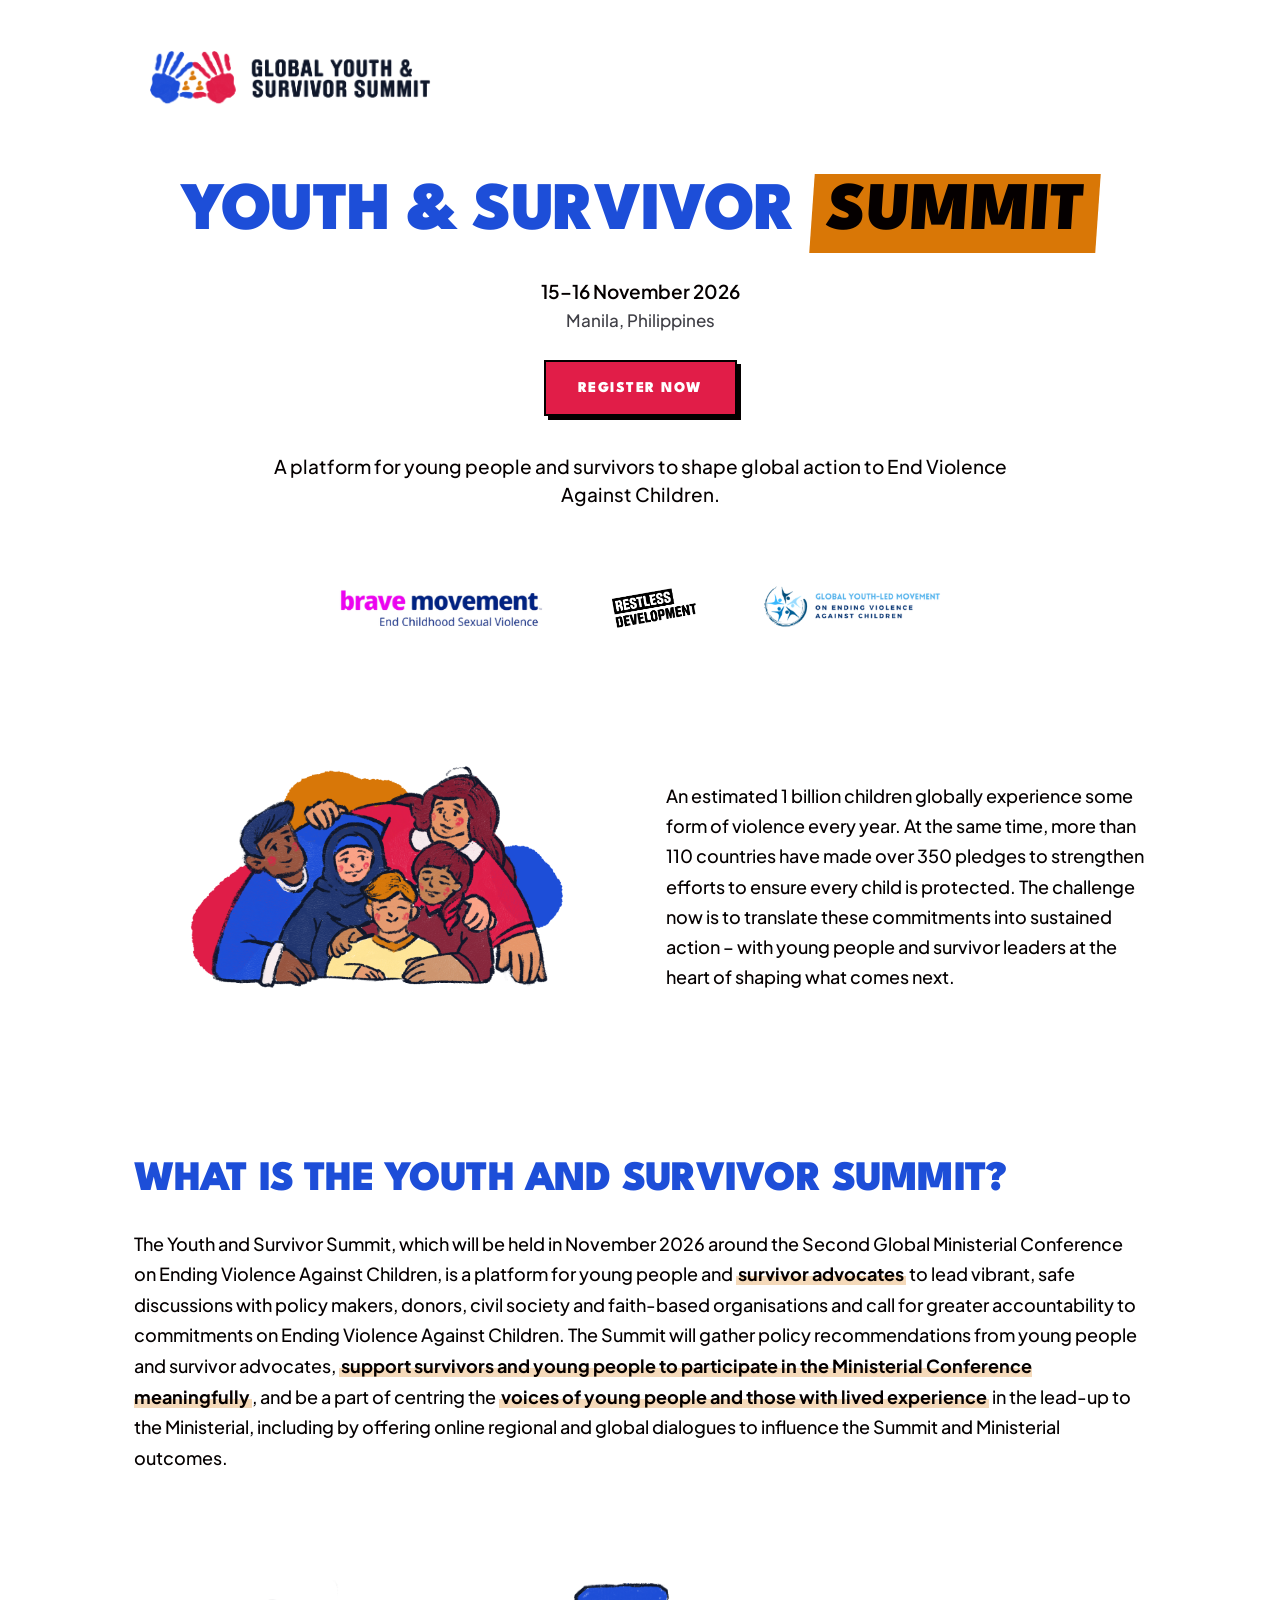
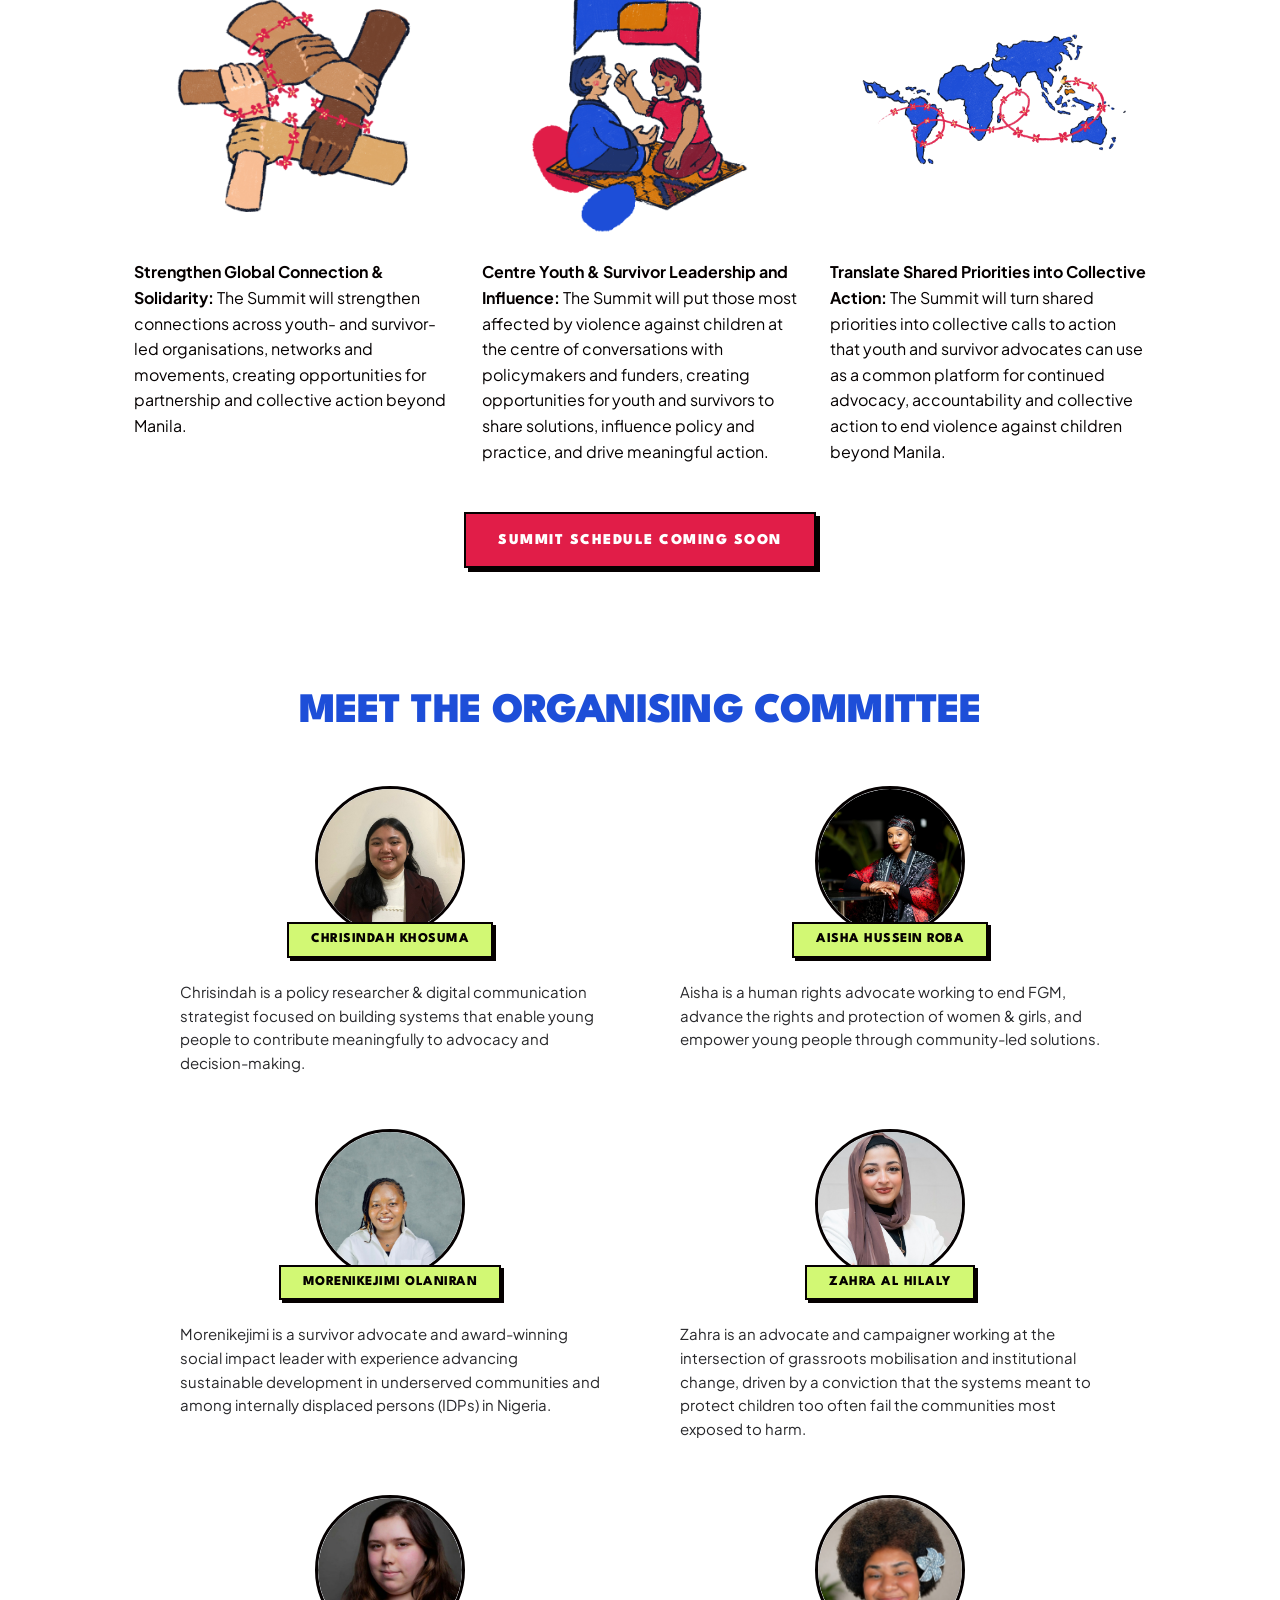
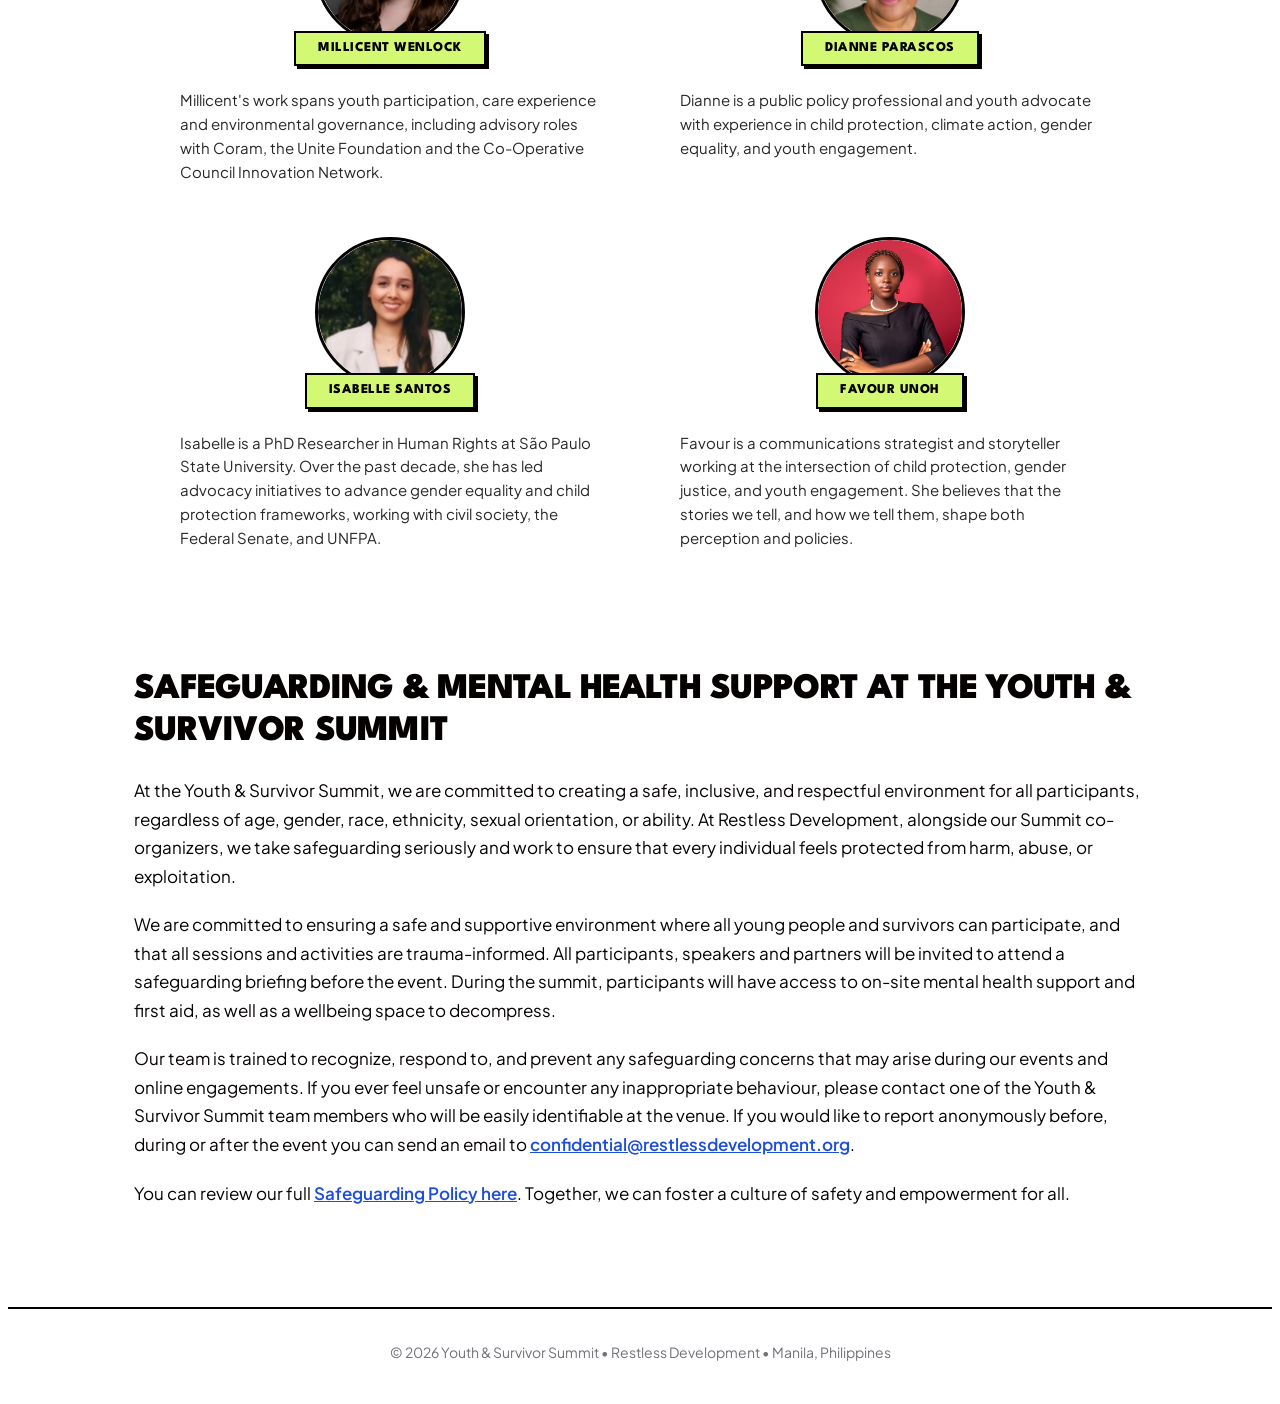
==== index.html @ 0d62767a "Restore original design colors, integrate new summit logo, illustrations, and committee assets" ====
<!DOCTYPE html>
<html lang="en">
<head>
  <meta charset="UTF-8">
  <meta name="viewport" content="width=device-width, initial-scale=1.0">
  <title>Youth & Survivor Summit 2026 | Design 1 — Classic & Clean</title>
  <meta name="description" content="A platform for young people and survivors to shape global action to End Violence Against Children. 15-16 November 2026, Manila, Philippines.">
  <link rel="preconnect" href="https://fonts.googleapis.com">
  <link rel="preconnect" href="https://fonts.gstatic.com" crossorigin>
  <link href="https://fonts.googleapis.com/css2?family=League+Spartan:wght@700;800;900&family=Plus+Jakarta+Sans:ital,wght@0,400;0,500;0,600;0,700;1,400&display=swap" rel="stylesheet">
  <link rel="stylesheet" href="css/design-1.css">
</head>
<body>

  <!-- MAIN PAGE -->
  <div class="yss-page" id="yss-youth-survivor-summit">

    <!-- TOP HEADER -->
    <header class="yss-header">
      <div class="yss-container">
        <a href="#" class="yss-logo" title="Global Youth &amp; Survivor Summit">
          <img src="assets/logos/summit-logo.png" alt="Global Youth &amp; Survivor Summit" class="yss-logo-img">
        </a>
      </div>
    </header>

    <!-- HERO SECTION -->
    <section class="yss-hero">
      <div class="yss-container">
        <h1 class="yss-hero-title">
          <span class="yss-text-blue">YOUTH &amp; SURVIVOR</span> <span class="rd-highlight">SUMMIT</span>
        </h1>

        <div class="yss-hero-meta">
          <p class="yss-hero-date">15–16 November 2026</p>
          <p class="yss-hero-location">Manila, Philippines</p>
        </div>

        <div class="yss-hero-cta">
          <a href="#register" class="yss-btn yss-btn-crimson">REGISTER NOW</a>
        </div>

        <p class="yss-hero-tagline">
          A platform for young people and survivors to shape global action to End Violence Against Children.
        </p>
      </div>
    </section>

    <!-- PARTNER LOGOS BAR -->
    <section class="yss-partners" aria-label="Organizers and Partners">
      <div class="yss-container">
        <div class="yss-partners-wrap">
          <div class="yss-partner-item" title="Brave Movement">
            <img src="assets/logos/brave-movement.png" alt="Brave Movement" class="yss-partner-logo-img">
          </div>
          <div class="yss-partner-item" title="Restless Development">
            <img src="assets/logos/restless-development.png" alt="Restless Development" class="yss-partner-logo-img">
          </div>
          <div class="yss-partner-item" title="Global Youth-Led Movement on Ending Violence Against Children">
            <img src="assets/logos/global-youth-movement.png" alt="Global Youth-Led Movement on Ending Violence Against Children" class="yss-partner-logo-img">
          </div>
        </div>
      </div>
    </section>

    <!-- IMPACT STATS SECTION -->
    <section class="yss-impact">
      <div class="yss-container">
        <div class="yss-impact-grid">
          <div class="yss-impact-illustration-wrap">
            <img src="assets/illustrations/community-safe-spaces.png" alt="Community and Safe Spaces" class="yss-impact-illustration">
          </div>
          <div class="yss-impact-text">
            <p>An estimated 1 billion children globally experience some form of violence every year. At the same time, more than 110 countries have made over 350 pledges to strengthen efforts to ensure every child is protected. The challenge now is to translate these commitments into sustained action – with young people and survivor leaders at the heart of shaping what comes next.</p>
          </div>
        </div>
      </div>
    </section>

    <!-- WHAT IS THE YOUTH AND SURVIVOR SUMMIT? -->
    <section class="yss-about">
      <div class="yss-container">
        <h2 class="yss-section-title yss-text-blue">WHAT IS THE YOUTH AND SURVIVOR SUMMIT?</h2>
        <p class="yss-about-text">
          The Youth and Survivor Summit, which will be held in November 2026 around the Second Global Ministerial Conference on Ending Violence Against Children, is a platform for young people and <span class="yss-highlight">survivor advocates</span> to lead vibrant, safe discussions with policy makers, donors, civil society and faith-based organisations and call for greater accountability to commitments on Ending Violence Against Children. The Summit will gather policy recommendations from young people and survivor advocates, <span class="yss-highlight">support survivors and young people to participate in the Ministerial Conference meaningfully</span>, and be a part of centring the <span class="yss-highlight">voices of young people and those with lived experience</span> in the lead-up to the Ministerial, including by offering online regional and global dialogues to influence the Summit and Ministerial outcomes.
        </p>
      </div>
    </section>

    <!-- THREE KEY PILLARS -->
    <section class="yss-pillars">
      <div class="yss-container">
        <div class="yss-pillars-grid">
          <div class="yss-pillar-card">
            <div class="yss-pillar-illustration-wrap">
              <img src="assets/illustrations/hands-link-solidarity.png" alt="Strengthen Global Connection &amp; Solidarity" class="yss-pillar-illustration-img">
            </div>
            <div class="yss-pillar-content">
              <strong class="yss-pillar-title">Strengthen Global Connection &amp; Solidarity:</strong>
              <span class="yss-pillar-body"> The Summit will strengthen connections across youth- and survivor-led organisations, networks and movements, creating opportunities for partnership and collective action beyond Manila.</span>
            </div>
          </div>
          <div class="yss-pillar-card">
            <div class="yss-pillar-illustration-wrap">
              <img src="assets/illustrations/intergenerational-dialogue.png" alt="Centre Youth &amp; Survivor Leadership and Influence" class="yss-pillar-illustration-img">
            </div>
            <div class="yss-pillar-content">
              <strong class="yss-pillar-title">Centre Youth &amp; Survivor Leadership and Influence:</strong>
              <span class="yss-pillar-body"> The Summit will put those most affected by violence against children at the centre of conversations with policymakers and funders, creating opportunities for youth and survivors to share solutions, influence policy and practice, and drive meaningful action.</span>
            </div>
          </div>
          <div class="yss-pillar-card">
            <div class="yss-pillar-illustration-wrap">
              <img src="assets/illustrations/map-global-thread.png" alt="Translate Shared Priorities into Collective Action" class="yss-pillar-illustration-img">
            </div>
            <div class="yss-pillar-content">
              <strong class="yss-pillar-title">Translate Shared Priorities into Collective Action:</strong>
              <span class="yss-pillar-body"> The Summit will turn shared priorities into collective calls to action that youth and survivor advocates can use as a common platform for continued advocacy, accountability and collective action to end violence against children beyond Manila.</span>
            </div>
          </div>
        </div>
        <div class="yss-schedule-cta">
          <a href="#schedule" class="yss-btn yss-btn-crimson">SUMMIT SCHEDULE COMING SOON</a>
        </div>
      </div>
    </section>

    <!-- MEET THE ORGANISING COMMITTEE -->
    <section class="yss-committee" id="committee">
      <div class="yss-container">
        <div class="yss-committee-header">
          <h2 class="yss-section-title yss-text-blue">MEET THE ORGANISING COMMITTEE</h2>
        </div>
        <div class="yss-committee-grid">

          <div class="yss-member-card">
            <div class="yss-member-photo-wrap">
              <div class="yss-avatar-frame">
                <img src="assets/committee/chrisndah.png" alt="Chrisindah Khosuma" class="yss-avatar-img">
              </div>
              <span class="yss-member-badge yss-badge-lime-style">CHRISINDAH KHOSUMA</span>
            </div>
            <p class="yss-member-bio">Chrisindah is a policy researcher &amp; digital communication strategist focused on building systems that enable young people to contribute meaningfully to advocacy and decision-making.</p>
          </div>

          <div class="yss-member-card">
            <div class="yss-member-photo-wrap">
              <div class="yss-avatar-frame">
                <img src="assets/committee/aisha.png" alt="Aisha Hussein Roba" class="yss-avatar-img">
              </div>
              <span class="yss-member-badge yss-badge-lime-style">AISHA HUSSEIN ROBA</span>
            </div>
            <p class="yss-member-bio">Aisha is a human rights advocate working to end FGM, advance the rights and protection of women &amp; girls, and empower young people through community-led solutions.</p>
          </div>

          <div class="yss-member-card">
            <div class="yss-member-photo-wrap">
              <div class="yss-avatar-frame">
                <img src="assets/committee/moren.png" alt="Morenikejimi Olaniran" class="yss-avatar-img">
              </div>
              <span class="yss-member-badge yss-badge-lime-style">MORENIKEJIMI OLANIRAN</span>
            </div>
            <p class="yss-member-bio">Morenikejimi is a survivor advocate and award-winning social impact leader with experience advancing sustainable development in underserved communities and among internally displaced persons (IDPs) in Nigeria.</p>
          </div>

          <div class="yss-member-card">
            <div class="yss-member-photo-wrap">
              <div class="yss-avatar-frame">
                <img src="assets/committee/zahra.png" alt="Zahra Al Hilaly" class="yss-avatar-img">
              </div>
              <span class="yss-member-badge yss-badge-lime-style">ZAHRA AL HILALY</span>
            </div>
            <p class="yss-member-bio">Zahra is an advocate and campaigner working at the intersection of grassroots mobilisation and institutional change, driven by a conviction that the systems meant to protect children too often fail the communities most exposed to harm.</p>
          </div>

          <div class="yss-member-card">
            <div class="yss-member-photo-wrap">
              <div class="yss-avatar-frame">
                <img src="assets/committee/millecent.png" alt="Millicent Wenlock" class="yss-avatar-img">
              </div>
              <span class="yss-member-badge yss-badge-lime-style">MILLICENT WENLOCK</span>
            </div>
            <p class="yss-member-bio">Millicent's work spans youth participation, care experience and environmental governance, including advisory roles with Coram, the Unite Foundation and the Co-Operative Council Innovation Network.</p>
          </div>

          <div class="yss-member-card">
            <div class="yss-member-photo-wrap">
              <div class="yss-avatar-frame">
                <img src="assets/committee/diane.png" alt="Dianne Parascos" class="yss-avatar-img">
              </div>
              <span class="yss-member-badge yss-badge-lime-style">DIANNE PARASCOS</span>
            </div>
            <p class="yss-member-bio">Dianne is a public policy professional and youth advocate with experience in child protection, climate action, gender equality, and youth engagement.</p>
          </div>

          <div class="yss-member-card">
            <div class="yss-member-photo-wrap">
              <div class="yss-avatar-frame">
                <img src="assets/committee/isabelle.png" alt="Isabelle Santos" class="yss-avatar-img">
              </div>
              <span class="yss-member-badge yss-badge-lime-style">ISABELLE SANTOS</span>
            </div>
            <p class="yss-member-bio">Isabelle is a PhD Researcher in Human Rights at São Paulo State University. Over the past decade, she has led advocacy initiatives to advance gender equality and child protection frameworks, working with civil society, the Federal Senate, and UNFPA.</p>
          </div>

          <div class="yss-member-card">
            <div class="yss-member-photo-wrap">
              <div class="yss-avatar-frame">
                <img src="assets/committee/favour.png" alt="Favour Unoh" class="yss-avatar-img">
              </div>
              <span class="yss-member-badge yss-badge-lime-style">FAVOUR UNOH</span>
            </div>
            <p class="yss-member-bio">Favour is a communications strategist and storyteller working at the intersection of child protection, gender justice, and youth engagement. She believes that the stories we tell, and how we tell them, shape both perception and policies.</p>
          </div>

        </div>
      </div>
    </section>

    <!-- SAFEGUARDING -->
    <section class="yss-safeguarding">
      <div class="yss-container">
        <h2 class="yss-safeguarding-title">SAFEGUARDING &amp; MENTAL HEALTH SUPPORT AT THE YOUTH &amp; SURVIVOR SUMMIT</h2>
        <div class="yss-safeguarding-content">
          <p>At the Youth &amp; Survivor Summit, we are committed to creating a safe, inclusive, and respectful environment for all participants, regardless of age, gender, race, ethnicity, sexual orientation, or ability. At Restless Development, alongside our Summit co-organizers, we take safeguarding seriously and work to ensure that every individual feels protected from harm, abuse, or exploitation.</p>
          <p>We are committed to ensuring a safe and supportive environment where all young people and survivors can participate, and that all sessions and activities are trauma-informed. All participants, speakers and partners will be invited to attend a safeguarding briefing before the event. During the summit, participants will have access to on-site mental health support and first aid, as well as a wellbeing space to decompress.</p>
          <p>Our team is trained to recognize, respond to, and prevent any safeguarding concerns that may arise during our events and online engagements. If you ever feel unsafe or encounter any inappropriate behaviour, please contact one of the Youth &amp; Survivor Summit team members who will be easily identifiable at the venue. If you would like to report anonymously before, during or after the event you can send an email to <a href="mailto:confidential@restlessdevelopment.org">confidential@restlessdevelopment.org</a>.</p>
          <p>You can review our full <a href="#safeguarding-policy">Safeguarding Policy here</a>. Together, we can foster a culture of safety and empowerment for all.</p>
        </div>
      </div>
    </section>

    <!-- FOOTER -->
    <footer class="yss-footer">
      <div class="yss-container">
        <p>&copy; 2026 Youth &amp; Survivor Summit &bull; Restless Development &bull; Manila, Philippines</p>
      </div>
    </footer>

  </div>
</body>
</html>
---- css/design-1.css ----
/* ==========================================================================
   DESIGN 1: CLASSIC & CLEAN — Original Design Palette & Assets
   Blue (#1D4ED8), Red (#E11D48), Amber (#D97706), Lime (#D2F874)
   ========================================================================== */

/* ===== MAIN PAGE STYLES ===== */
.yss-page {
  /* Color Palette */
  --yss-blue: #1D4ED8;              /* Royal Blue */
  --yss-blue-hover: #1E40AF;
  --yss-crimson: #E11D48;           /* Crimson / Red */
  --yss-crimson-hover: #BE123C;
  --yss-amber: #D97706;             /* Yellow/Amber highlight */
  --yss-black: #050000;
  --yss-border: #E2E8F0;
  --yss-badge-lime: #D2F874;        /* Lime */
  --yss-badge-lime-text: #050000;
  --yss-badge-black: #050000;
  --yss-badge-black-text: #FFFFFF;
  --yss-font-heading: 'League Spartan', -apple-system, BlinkMacSystemFont, sans-serif;
  --yss-font-body: 'Plus Jakarta Sans', -apple-system, BlinkMacSystemFont, sans-serif;
  --yss-container-width: 1060px;

  /* Brutalist border/shadow tokens */
  --rd-border: 2px solid #050000;
  --rd-shadow-sm: 3px 3px 0px #050000;
  --rd-shadow: 4px 4px 0px #050000;
  --rd-shadow-lg: 6px 6px 0px #050000;
  --rd-shadow-hover: 2px 2px 0px #050000;

  width: 100%;
  margin-top: 0;
  background-color: #FFFFFF;
  color: var(--yss-black);
  font-family: var(--yss-font-body);
  font-size: 16px;
  line-height: 1.6;
  box-sizing: border-box;
  overflow-x: hidden;
}

.yss-page *, .yss-page *::before, .yss-page *::after {
  box-sizing: border-box;
  margin: 0;
  padding: 0;
}

.yss-page .yss-container {
  width: 100%;
  max-width: var(--yss-container-width);
  margin: 0 auto;
  padding: 0 24px;
}

/* Colors */
.yss-page .yss-text-blue { color: var(--yss-blue); }
.yss-page .yss-text-crimson { color: var(--yss-crimson); }
.yss-page .yss-text-black { color: var(--yss-black); }

/* ==========================================================================
   BUTTONS — Brutalist style with hard drop-shadows & Red primary color
   ========================================================================== */
.yss-page .yss-btn {
  display: inline-flex;
  align-items: center;
  justify-content: center;
  gap: 8px;
  padding: 14px 32px;
  border-radius: 0;
  font-family: var(--yss-font-heading);
  font-size: 15px;
  font-weight: 900;
  letter-spacing: 1.5px;
  text-transform: uppercase;
  text-decoration: none;
  border: var(--rd-border);
  cursor: pointer;
  transition: all 0.15s ease-in-out;
}

.yss-page .yss-btn-crimson {
  background-color: var(--yss-crimson);
  color: #FFFFFF;
  box-shadow: var(--rd-shadow);
}

.yss-page .yss-btn-crimson:hover {
  background-color: var(--yss-crimson-hover);
  color: #FFFFFF;
  transform: translate(-2px, -2px);
  box-shadow: var(--rd-shadow-lg);
}

.yss-page .yss-btn-crimson:active {
  transform: translate(2px, 2px);
  box-shadow: var(--rd-shadow-hover);
}

/* Header & Summit Logo */
.yss-page .yss-header { padding: 28px 0 16px 0; }

.yss-page .yss-logo {
  display: inline-block;
  text-decoration: none;
  line-height: 1;
}

.yss-page .yss-logo-img {
  max-height: 85px;
  width: auto;
  max-width: 400px;
  object-fit: contain;
  display: block;
}

/* Hero */
.yss-page .yss-hero { padding: 30px 0 45px 0; text-align: center; }

.yss-page .yss-hero-title {
  font-family: var(--yss-font-heading);
  font-size: clamp(34px, 5.8vw, 68px);
  font-weight: 900;
  line-height: 1.08;
  letter-spacing: -0.02em;
  margin-bottom: 24px;
  text-transform: uppercase;
}

.yss-page .yss-hero-meta { margin-bottom: 26px; }
.yss-page .yss-hero-date { font-size: 19px; font-weight: 600; color: var(--yss-black); }
.yss-page .yss-hero-location { font-size: 17px; font-weight: 500; color: #3F3F46; }
.yss-page .yss-hero-cta { margin-bottom: 36px; }

.yss-page .yss-hero-tagline {
  font-size: 19px;
  font-weight: 500;
  color: var(--yss-black);
  max-width: 780px;
  margin: 0 auto;
  line-height: 1.5;
}

/* ==========================================================================
   HIGHLIGHTS — Amber/Yellow marker boxes & inline text highlights
   ========================================================================== */
.yss-page .rd-highlight {
  background-color: var(--yss-amber);
  color: var(--yss-black);
  padding: 2px 14px;
  display: inline-block;
  transform: skewX(-4deg);
  line-height: 1.1;
  letter-spacing: normal;
}

.yss-page .yss-highlight {
  color: var(--yss-black);
  font-weight: 700;
  background: linear-gradient(to top, rgba(217, 119, 6, 0.28) 0%, rgba(217, 119, 6, 0.28) 38%, transparent 38%);
  padding: 0 2px;
  text-decoration: none;
}

/* Partners */
.yss-page .yss-partners { padding: 20px 0 45px 0; }

.yss-page .yss-partners-wrap {
  display: flex;
  align-items: center;
  justify-content: center;
  gap: 60px;
  flex-wrap: wrap;
  padding: 10px 0;
}

.yss-page .yss-partner-item {
  display: flex;
  align-items: center;
  justify-content: center;
  transition: transform 0.2s ease;
}

.yss-page .yss-partner-item:hover { transform: scale(1.04); }

.yss-page .yss-partner-logo-img {
  max-height: 48px;
  width: auto;
  max-width: 220px;
  object-fit: contain;
  display: block;
}

/* Impact Section & Illustration */
.yss-page .yss-impact { padding: 30px 0 50px 0; }

.yss-page .yss-impact-grid {
  display: grid;
  grid-template-columns: 1fr 1fr;
  gap: 52px;
  align-items: center;
}

.yss-page .yss-impact-illustration-wrap {
  display: flex;
  align-items: center;
  justify-content: center;
}

.yss-page .yss-impact-illustration {
  width: 100%;
  max-width: 480px;
  height: auto;
  max-height: 350px;
  object-fit: contain;
  display: block;
  transition: transform 0.3s ease;
}

.yss-page .yss-impact-illustration-wrap:hover .yss-impact-illustration {
  transform: scale(1.03);
}

.yss-page .yss-impact-text {
  font-size: 18px;
  line-height: 1.68;
  color: var(--yss-black);
  font-weight: 500;
  text-align: left;
  hyphens: none;
}

/* About */
.yss-page .yss-about { padding: 50px 0; }

.yss-page .yss-section-title {
  font-family: var(--yss-font-heading);
  font-size: clamp(26px, 4.2vw, 42px);
  font-weight: 900;
  line-height: 1.15;
  letter-spacing: -0.02em;
  text-transform: uppercase;
  margin-bottom: 24px;
}

.yss-page .yss-about-text {
  font-size: 18px;
  line-height: 1.7;
  color: var(--yss-black);
  font-weight: 500;
  text-align: left;
  hyphens: none;
}

/* Pillars */
.yss-page .yss-pillars { padding: 40px 0 60px 0; }

.yss-page .yss-pillars-grid {
  display: grid;
  grid-template-columns: repeat(3, 1fr);
  gap: 32px;
  margin-bottom: 48px;
}

.yss-page .yss-pillar-card {
  display: flex;
  flex-direction: column;
  gap: 16px;
}

.yss-page .yss-pillar-illustration-wrap {
  width: 100%;
  height: 280px;
  display: flex;
  align-items: center;
  justify-content: center;
  padding: 4px;
}

.yss-page .yss-pillar-illustration-img {
  max-width: 100%;
  max-height: 100%;
  width: auto;
  height: auto;
  object-fit: contain;
  display: block;
  transition: transform 0.25s ease;
}

.yss-page .yss-pillar-card:hover .yss-pillar-illustration-img {
  transform: scale(1.06);
}

.yss-page .yss-pillar-content {
  font-size: 16px;
  line-height: 1.6;
  color: var(--yss-black);
  text-align: left;
  hyphens: none;
  word-break: normal;
  overflow-wrap: normal;
}

.yss-page .yss-pillar-title {
  font-weight: 700;
  color: var(--yss-black);
  display: inline;
}

.yss-page .yss-pillar-body {
  display: inline;
  color: var(--yss-black);
}

.yss-page .yss-pillar-body-crimson { color: var(--yss-black); }
.yss-page .yss-schedule-cta { text-align: center; margin-top: 10px; }

/* Committee */
.yss-page .yss-committee { padding: 60px 0 80px 0; }
.yss-page .yss-committee-header { text-align: center; margin-bottom: 50px; }

.yss-page .yss-committee-grid {
  display: grid;
  grid-template-columns: repeat(2, 1fr);
  column-gap: 60px;
  row-gap: 54px;
  max-width: 940px;
  margin: 0 auto;
}

.yss-page .yss-member-card {
  display: flex;
  flex-direction: column;
  align-items: center;
  text-align: center;
  max-width: 420px;
  margin: 0 auto;
}

.yss-page .yss-member-photo-wrap {
  position: relative;
  margin-bottom: 12px;
  display: flex;
  flex-direction: column;
  align-items: center;
}

/* Avatar Frame — Brutalist border style */
.yss-page .yss-avatar-frame {
  width: 150px;
  height: 150px;
  border-radius: 50%;
  display: flex;
  align-items: center;
  justify-content: center;
  transition: transform 0.3s cubic-bezier(0.34, 1.56, 0.64, 1);
  background: #F1F5F9;
  overflow: hidden;
  border: 3px solid var(--yss-black);
}

.yss-page .yss-avatar-img {
  width: 100%;
  height: 100%;
  object-fit: cover;
  object-position: center 20%;
  display: block;
  border-radius: 50%;
}

.yss-page .yss-avatar-placeholder {
  width: 100%;
  height: 100%;
  border-radius: 50%;
  background: linear-gradient(135deg, #E2E8F0 0%, #CBD5E1 100%);
  position: relative;
}

.yss-page .yss-avatar-placeholder::before {
  content: '';
  position: absolute;
  width: 40px;
  height: 40px;
  background: #94A3B8;
  border-radius: 50%;
  top: 28%;
  left: 50%;
  transform: translateX(-50%);
}

.yss-page .yss-avatar-placeholder::after {
  content: '';
  position: absolute;
  width: 80px;
  height: 50px;
  background: #94A3B8;
  border-radius: 50px 50px 0 0;
  bottom: 0;
  left: 50%;
  transform: translateX(-50%);
}

.yss-page .yss-member-card:hover .yss-avatar-frame {
  transform: scale(1.05);
  border-color: var(--yss-blue);
}

/* Name Badge — Brutalist style with Lime and Black options */
.yss-page .yss-member-badge {
  display: inline-block;
  padding: 5px 22px;
  border-radius: 0;
  font-family: var(--yss-font-heading);
  font-size: 13.5px;
  font-weight: 800;
  letter-spacing: 0.5px;
  text-transform: uppercase;
  white-space: nowrap;
  margin-top: -14px;
  z-index: 2;
  position: relative;
  border: 2px solid var(--yss-black);
  box-shadow: var(--rd-shadow-sm);
}

.yss-page .yss-badge-lime-style,
.yss-page .yss-badge-black-style {
  background-color: var(--yss-badge-lime);
  color: var(--yss-badge-lime-text);
}

.yss-page .yss-member-bio {
  font-size: 15px;
  line-height: 1.58;
  color: #27272A;
  margin-top: 10px;
  text-align: left;
  hyphens: none;
}

/* Safeguarding */
.yss-page .yss-safeguarding { padding: 40px 0 80px 0; }

.yss-page .yss-safeguarding-title {
  font-family: var(--yss-font-heading);
  font-size: clamp(24px, 3.8vw, 36px);
  font-weight: 900;
  line-height: 1.15;
  letter-spacing: -0.02em;
  color: var(--yss-black);
  text-transform: uppercase;
  margin-bottom: 24px;
}

.yss-page .yss-safeguarding-content p {
  font-size: 17px;
  line-height: 1.68;
  color: var(--yss-black);
  margin-bottom: 20px;
  text-align: left;
  hyphens: none;
}

.yss-page .yss-safeguarding-content a {
  color: var(--yss-blue);
  text-decoration: underline;
  font-weight: 600;
  transition: color 0.2s ease;
}

.yss-page .yss-safeguarding-content a:hover { color: var(--yss-crimson); }

/* Footer — brand style */
.yss-page .yss-footer {
  border-top: var(--rd-border);
  padding: 32px 0;
  text-align: center;
  font-size: 14px;
  color: #71717A;
}

/* ==========================================================================
   Responsive & Mobile Optimization
   ========================================================================== */
@media (max-width: 900px) {
  .yss-page .yss-impact-grid { grid-template-columns: 1fr; gap: 32px; }
  .yss-page .yss-pillars-grid { grid-template-columns: 1fr; gap: 36px; }
  .yss-page .yss-partners-wrap { gap: 32px; }
}

@media (max-width: 640px) {
  /* Floating Switcher on Mobile: Fixed bottom pill to not collide with header */
  .version-switcher {
    top: auto;
    bottom: 16px;
    right: 16px;
  }
  .version-btn {
    padding: 8px 16px;
    gap: 8px;
  }
  .version-desc {
    display: none;
  }
  .version-name {
    font-size: 11.5px;
  }

  .yss-page .yss-container {
    padding: 0 18px;
  }
  .yss-page .yss-logo-img {
    max-height: 60px;
    max-width: 280px;
  }
  .yss-page .yss-hero {
    padding: 24px 0 36px 0;
  }
  .yss-page .yss-hero-title {
    font-size: clamp(28px, 8.5vw, 44px);
    line-height: 1.1;
    margin-bottom: 18px;
  }
  .yss-page .yss-hero-meta {
    margin-bottom: 20px;
  }
  .yss-page .yss-hero-date {
    font-size: 17px;
  }
  .yss-page .yss-hero-location {
    font-size: 15px;
  }
  .yss-page .yss-hero-tagline {
    font-size: 16px;
    line-height: 1.5;
  }
  .yss-page .yss-btn {
    width: 100%;
    max-width: 320px;
    padding: 14px 24px;
    font-size: 13px;
  }

  /* Partners strip mobile */
  .yss-page .yss-partners {
    padding: 16px 0 32px 0;
  }
  .yss-page .yss-partners-wrap {
    gap: 24px;
    flex-direction: column;
  }
  .yss-page .yss-partner-logo-img {
    max-height: 42px;
    max-width: 180px;
  }

  /* About and Section Titles */
  .yss-page .yss-section-title {
    font-size: 26px;
  }
  .yss-page .yss-about-text {
    font-size: 15.5px;
    line-height: 1.65;
  }

  /* Pillars and Illustrations */
  .yss-page .yss-pillar-illustration-wrap {
    height: 220px;
    min-height: 220px;
  }
  .yss-page .yss-pillar-content {
    font-size: 15px;
  }

  /* Committee Grid */
  .yss-page .yss-committee {
    padding: 40px 0 60px 0;
  }
  .yss-page .yss-committee-header {
    margin-bottom: 36px;
  }
  .yss-page .yss-committee-grid {
    grid-template-columns: 1fr;
    row-gap: 40px;
  }
  .yss-page .yss-avatar-frame {
    width: 130px;
    height: 130px;
  }
  .yss-page .yss-member-badge {
    font-size: 12px;
    padding: 5px 16px;
    max-width: 90%;
    white-space: normal;
    text-align: center;
  }
  .yss-page .yss-member-bio {
    font-size: 14px;
    line-height: 1.55;
  }

  /* Safeguarding */
  .yss-page .yss-safeguarding {
    padding: 30px 0 60px 0;
  }
  .yss-page .yss-safeguarding-title {
    font-size: 22px;
    line-height: 1.25;
  }
  .yss-page .yss-safeguarding-content p {
    font-size: 15px;
    line-height: 1.6;
    margin-bottom: 16px;
  }
}
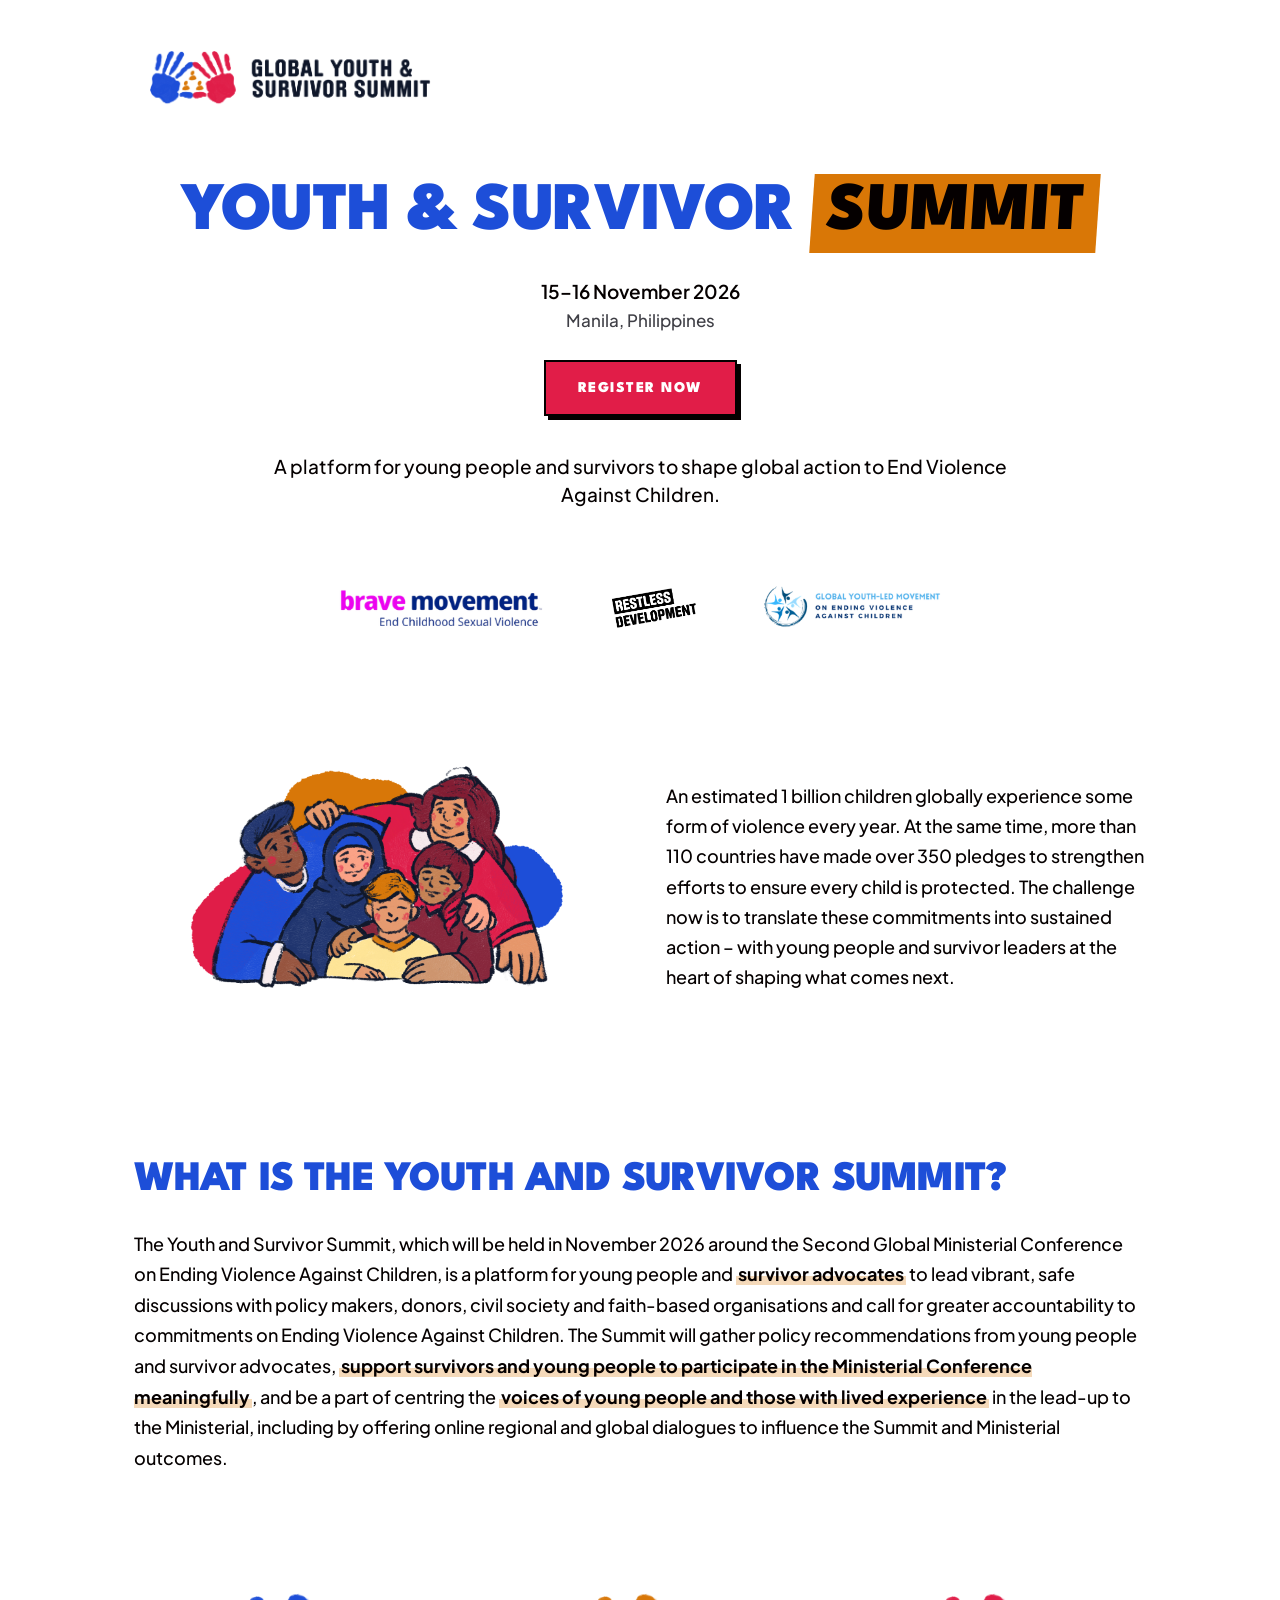
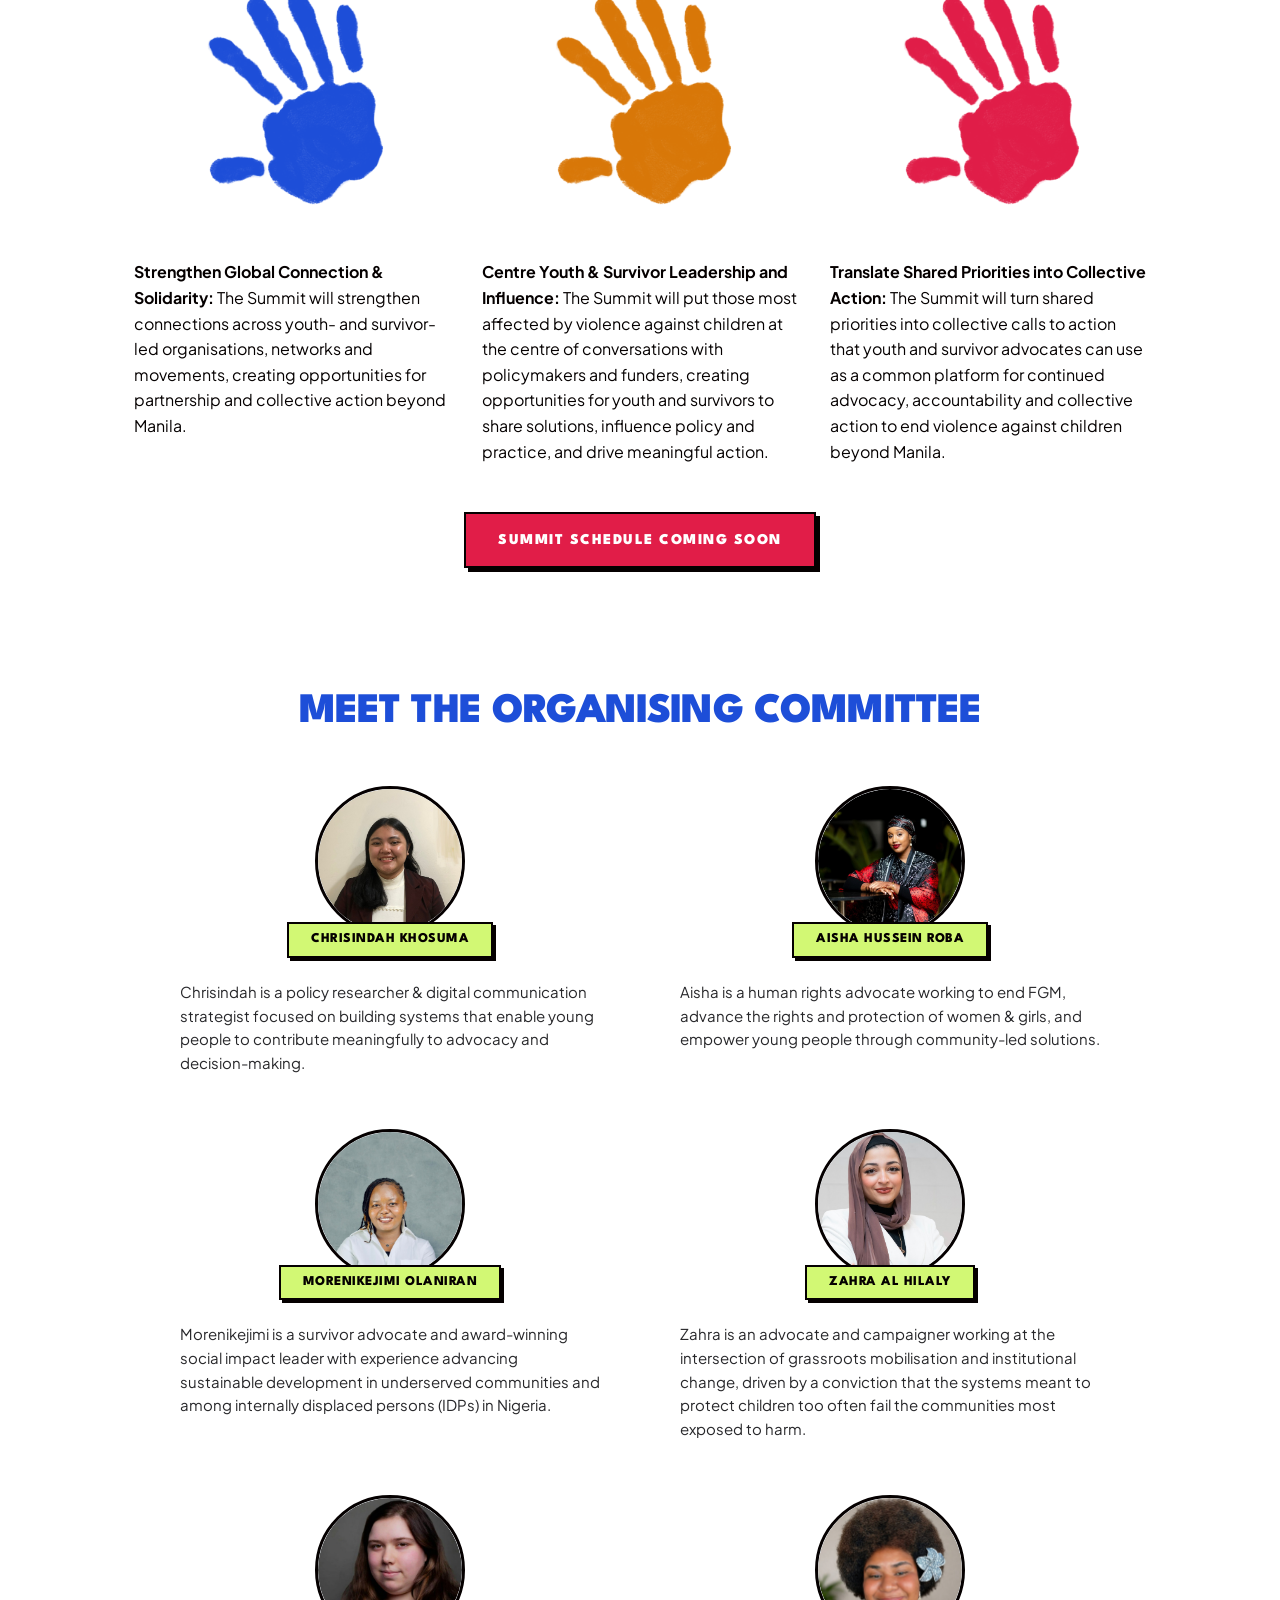
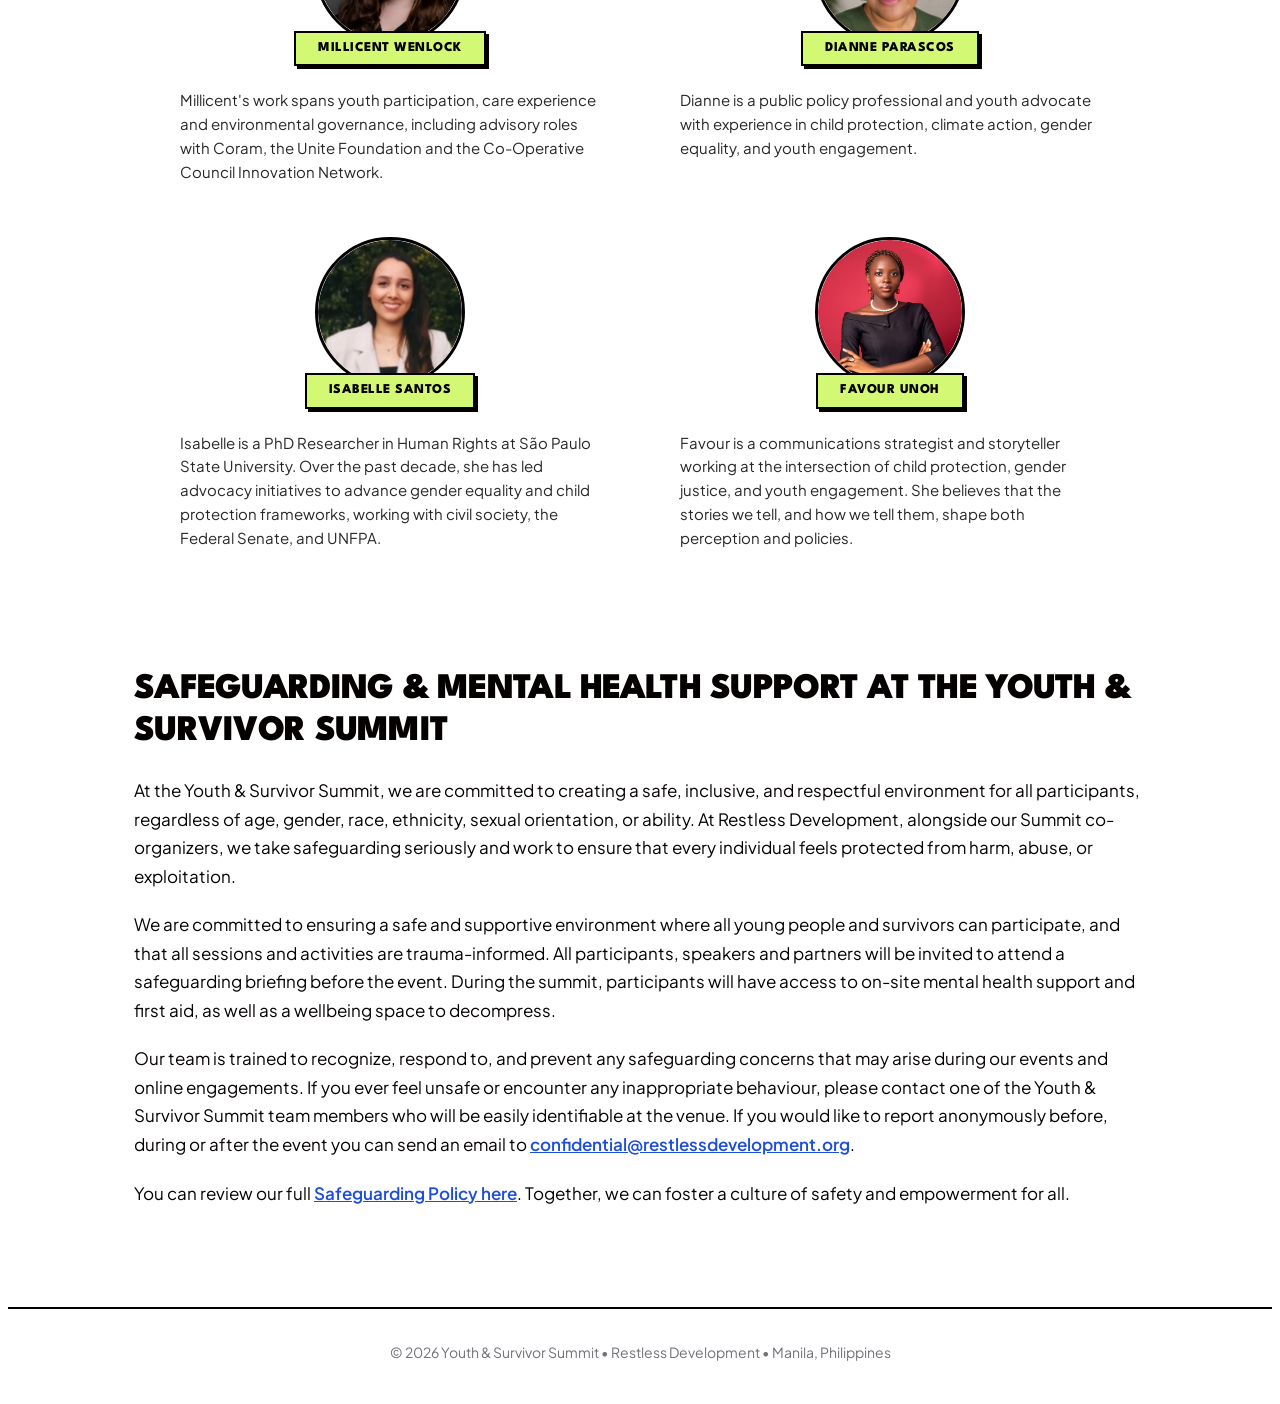
==== commit 2f8b756f: "Update pillar illustrations to hands, add registration Google form link, and link safeguarding polic" ====
--- a/index.html
+++ b/index.html
@@ -37,7 +37,7 @@
         </div>
 
         <div class="yss-hero-cta">
-          <a href="#register" class="yss-btn yss-btn-crimson">REGISTER NOW</a>
+          <a href="https://docs.google.com/forms/d/e/1FAIpQLScIMxo0VZmC8xD-0meSTIrOODTCwLfoxGs61Kiw6OBtgTuxhA/viewform" target="_blank" rel="noopener noreferrer" class="yss-btn yss-btn-crimson">REGISTER NOW</a>
         </div>
 
         <p class="yss-hero-tagline">
@@ -93,7 +93,7 @@
         <div class="yss-pillars-grid">
           <div class="yss-pillar-card">
             <div class="yss-pillar-illustration-wrap">
-              <img src="assets/illustrations/hands-link-solidarity.png" alt="Strengthen Global Connection &amp; Solidarity" class="yss-pillar-illustration-img">
+              <img src="assets/hands/Hand - 1.png" alt="Strengthen Global Connection &amp; Solidarity" class="yss-pillar-illustration-img">
             </div>
             <div class="yss-pillar-content">
               <strong class="yss-pillar-title">Strengthen Global Connection &amp; Solidarity:</strong>
@@ -102,7 +102,7 @@
           </div>
           <div class="yss-pillar-card">
             <div class="yss-pillar-illustration-wrap">
-              <img src="assets/illustrations/intergenerational-dialogue.png" alt="Centre Youth &amp; Survivor Leadership and Influence" class="yss-pillar-illustration-img">
+              <img src="assets/hands/Hand - 2.png" alt="Centre Youth &amp; Survivor Leadership and Influence" class="yss-pillar-illustration-img">
             </div>
             <div class="yss-pillar-content">
               <strong class="yss-pillar-title">Centre Youth &amp; Survivor Leadership and Influence:</strong>
@@ -111,7 +111,7 @@
           </div>
           <div class="yss-pillar-card">
             <div class="yss-pillar-illustration-wrap">
-              <img src="assets/illustrations/map-global-thread.png" alt="Translate Shared Priorities into Collective Action" class="yss-pillar-illustration-img">
+              <img src="assets/hands/Hand - 3.png" alt="Translate Shared Priorities into Collective Action" class="yss-pillar-illustration-img">
             </div>
             <div class="yss-pillar-content">
               <strong class="yss-pillar-title">Translate Shared Priorities into Collective Action:</strong>
@@ -225,7 +225,7 @@
           <p>At the Youth &amp; Survivor Summit, we are committed to creating a safe, inclusive, and respectful environment for all participants, regardless of age, gender, race, ethnicity, sexual orientation, or ability. At Restless Development, alongside our Summit co-organizers, we take safeguarding seriously and work to ensure that every individual feels protected from harm, abuse, or exploitation.</p>
           <p>We are committed to ensuring a safe and supportive environment where all young people and survivors can participate, and that all sessions and activities are trauma-informed. All participants, speakers and partners will be invited to attend a safeguarding briefing before the event. During the summit, participants will have access to on-site mental health support and first aid, as well as a wellbeing space to decompress.</p>
           <p>Our team is trained to recognize, respond to, and prevent any safeguarding concerns that may arise during our events and online engagements. If you ever feel unsafe or encounter any inappropriate behaviour, please contact one of the Youth &amp; Survivor Summit team members who will be easily identifiable at the venue. If you would like to report anonymously before, during or after the event you can send an email to <a href="mailto:confidential@restlessdevelopment.org">confidential@restlessdevelopment.org</a>.</p>
-          <p>You can review our full <a href="#safeguarding-policy">Safeguarding Policy here</a>. Together, we can foster a culture of safety and empowerment for all.</p>
+          <p>You can review our full <a href="http://restlessdevelopment.org/safeguarding/" target="_blank" rel="noopener noreferrer">Safeguarding Policy here</a>. Together, we can foster a culture of safety and empowerment for all.</p>
         </div>
       </div>
     </section>
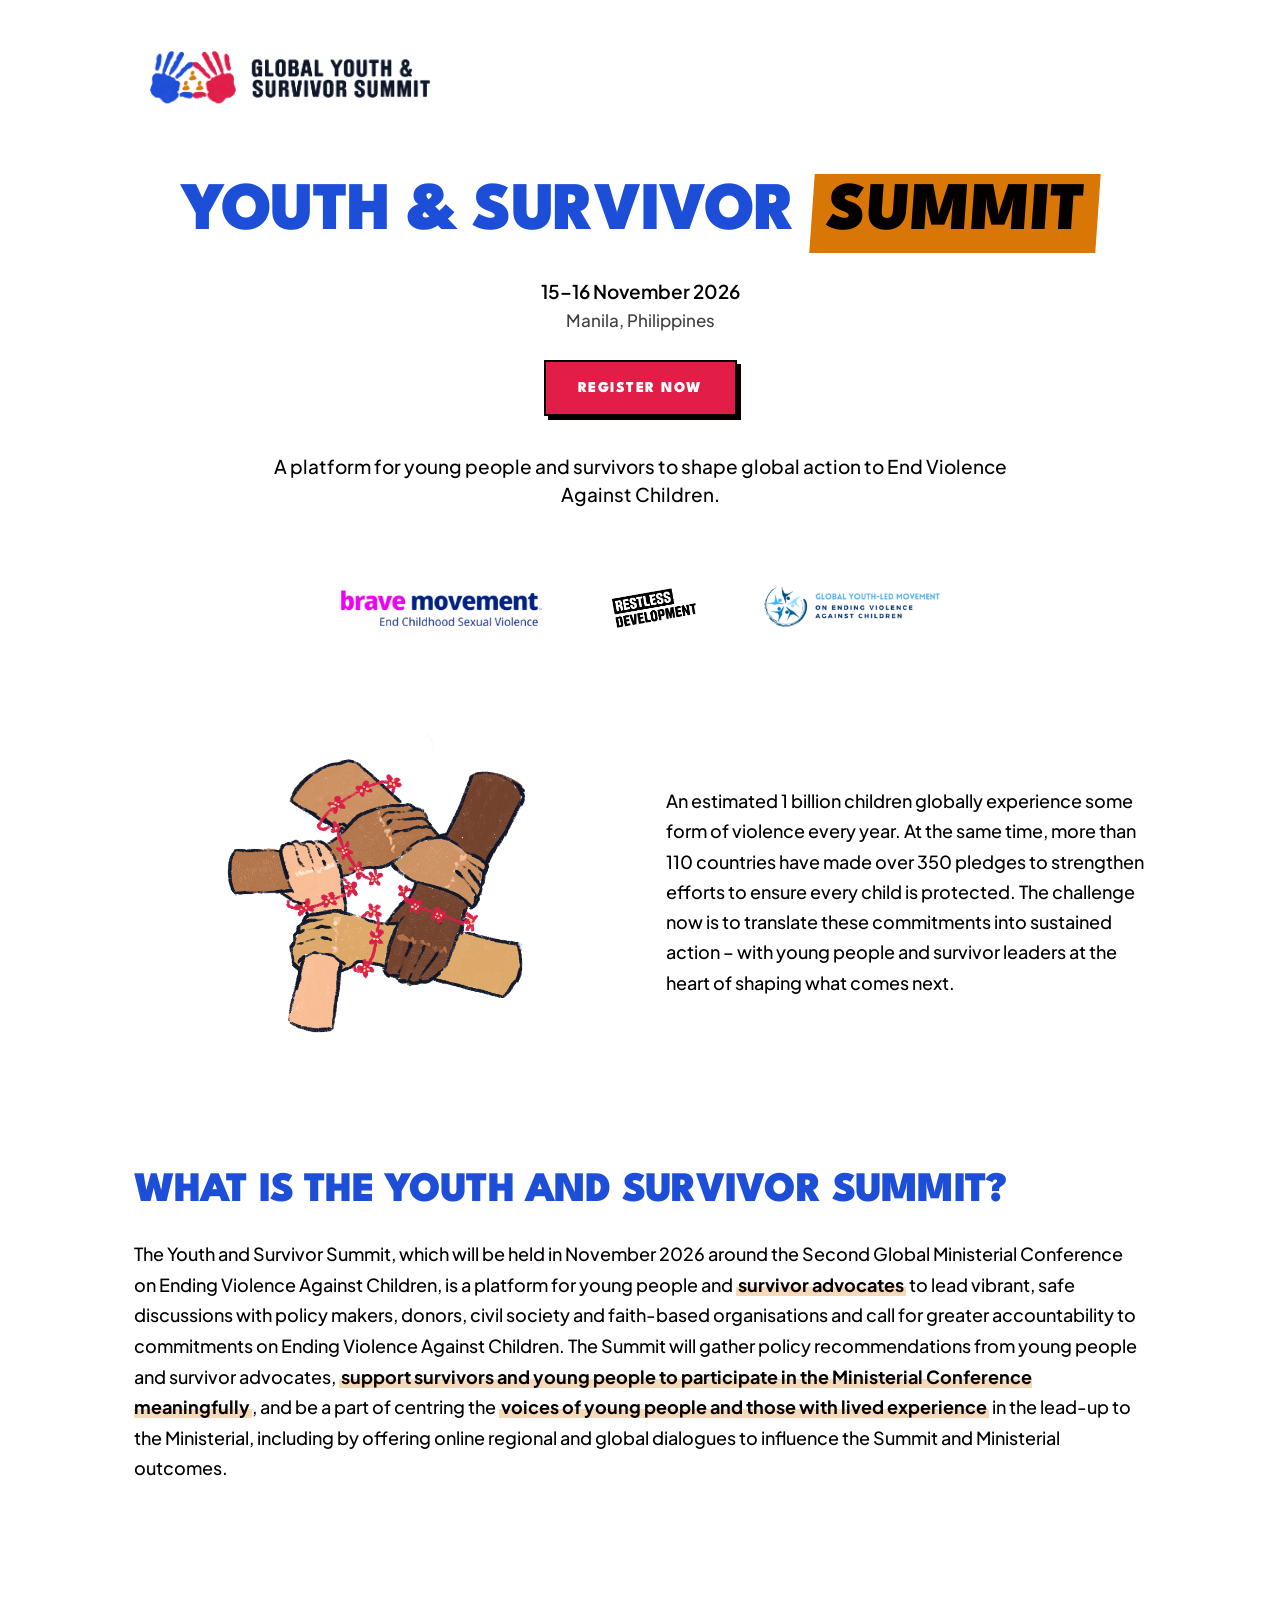
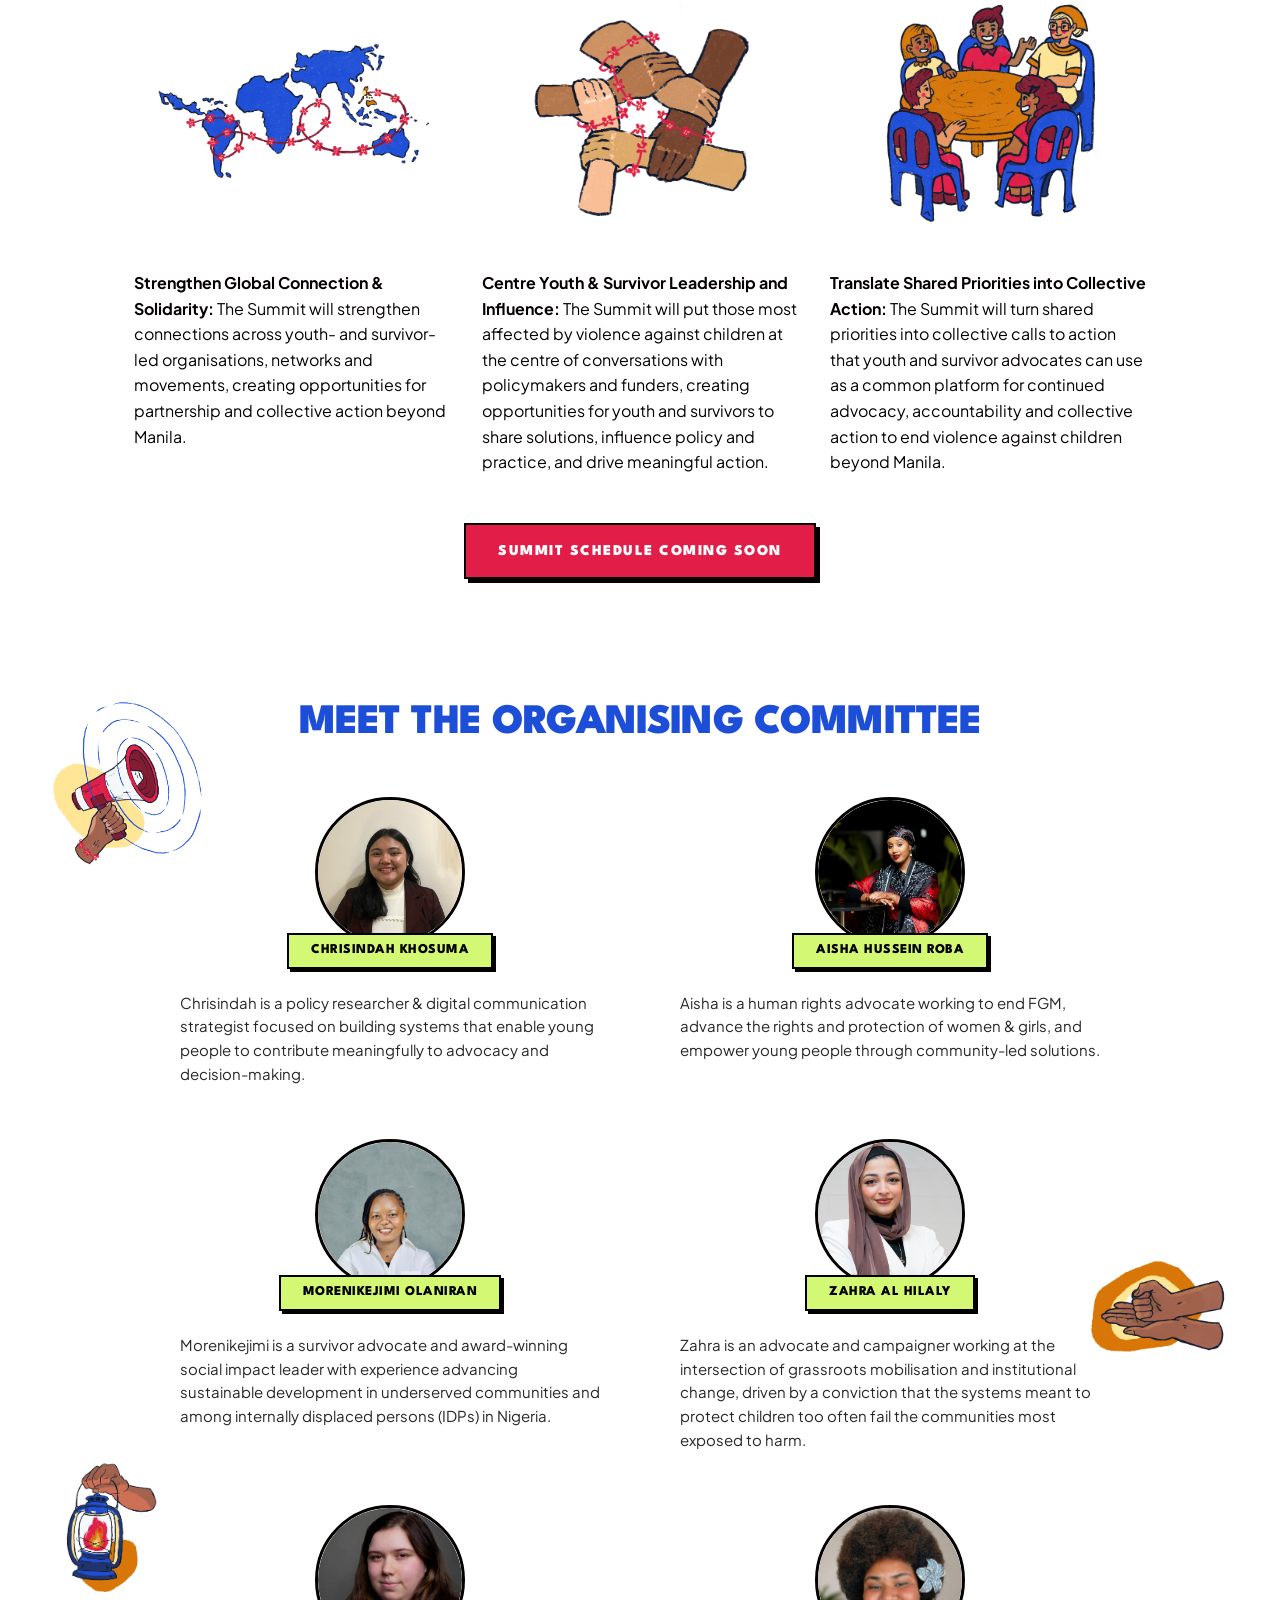
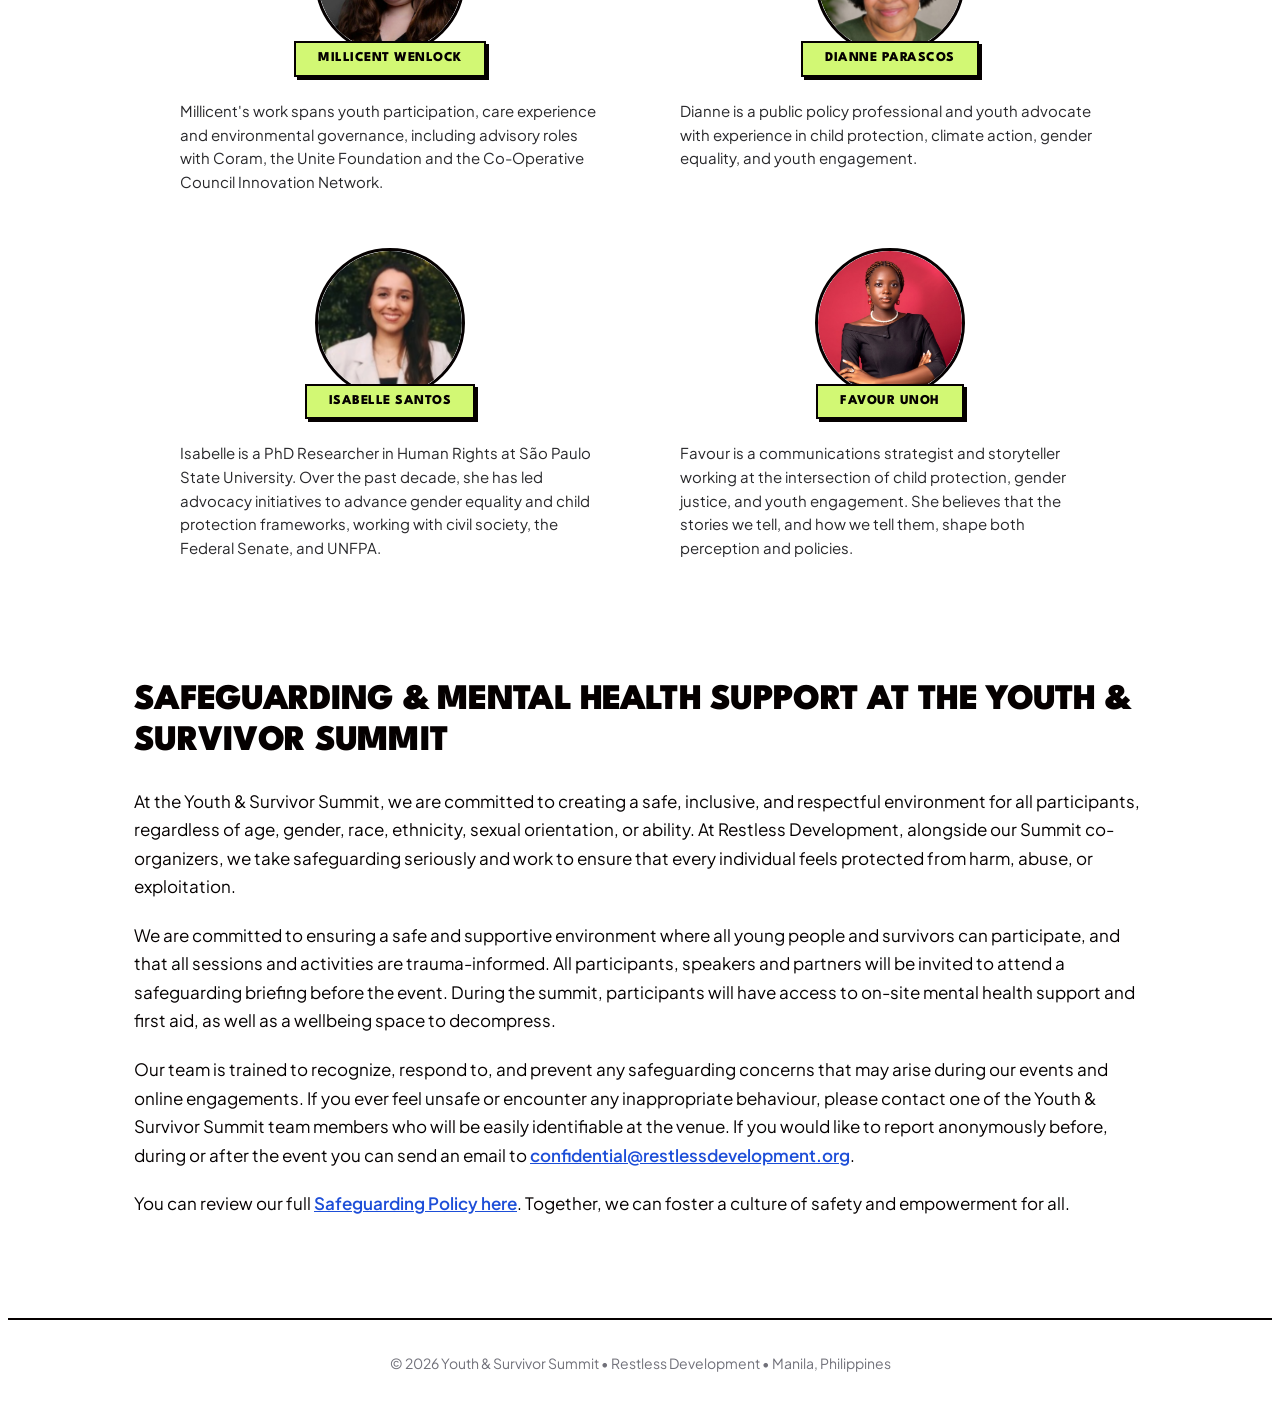
==== commit 76b10e77: "Replace summit illustrations and add committee side decor Swap pillar and impact artwork to match th" ====
--- a/index.html
+++ b/index.html
@@ -93,7 +93,7 @@
         <div class="yss-pillars-grid">
           <div class="yss-pillar-card">
             <div class="yss-pillar-illustration-wrap">
-              <img src="assets/hands/Hand - 1.png" alt="Strengthen Global Connection &amp; Solidarity" class="yss-pillar-illustration-img">
+              <img src="assets/illustrations/map-global-thread.png" alt="Strengthen Global Connection &amp; Solidarity" class="yss-pillar-illustration-img">
             </div>
             <div class="yss-pillar-content">
               <strong class="yss-pillar-title">Strengthen Global Connection &amp; Solidarity:</strong>
@@ -102,7 +102,7 @@
           </div>
           <div class="yss-pillar-card">
             <div class="yss-pillar-illustration-wrap">
-              <img src="assets/hands/Hand - 2.png" alt="Centre Youth &amp; Survivor Leadership and Influence" class="yss-pillar-illustration-img">
+              <img src="assets/illustrations/hands-link-solidarity.png" alt="Centre Youth &amp; Survivor Leadership and Influence" class="yss-pillar-illustration-img">
             </div>
             <div class="yss-pillar-content">
               <strong class="yss-pillar-title">Centre Youth &amp; Survivor Leadership and Influence:</strong>
@@ -111,7 +111,7 @@
           </div>
           <div class="yss-pillar-card">
             <div class="yss-pillar-illustration-wrap">
-              <img src="assets/hands/Hand - 3.png" alt="Translate Shared Priorities into Collective Action" class="yss-pillar-illustration-img">
+              <img src="assets/illustrations/intergenerational-dialogue.png" alt="Translate Shared Priorities into Collective Action" class="yss-pillar-illustration-img">
             </div>
             <div class="yss-pillar-content">
               <strong class="yss-pillar-title">Translate Shared Priorities into Collective Action:</strong>
@@ -127,7 +127,12 @@
 
     <!-- MEET THE ORGANISING COMMITTEE -->
     <section class="yss-committee" id="committee">
-      <div class="yss-container">
+      <div class="yss-container yss-committee-inner">
+        <div class="yss-committee-decor" aria-hidden="true">
+          <img src="assets/illustrations/megaphone-advocacy.png" alt="" class="yss-decor-illustration yss-decor-megaphone">
+          <img src="assets/illustrations/lantern-guidance.png" alt="" class="yss-decor-illustration yss-decor-lantern">
+          <img src="assets/illustrations/hands-support.png" alt="" class="yss-decor-illustration yss-decor-hands-support">
+        </div>
         <div class="yss-committee-header">
           <h2 class="yss-section-title yss-text-blue">MEET THE ORGANISING COMMITTEE</h2>
         </div>
--- a/css/design-1.css
+++ b/css/design-1.css
@@ -315,7 +315,56 @@
 .yss-page .yss-schedule-cta { text-align: center; margin-top: 10px; }
 
 /* Committee */
-.yss-page .yss-committee { padding: 60px 0 80px 0; }
+.yss-page .yss-committee {
+  padding: 60px 0 80px 0;
+  overflow: visible;
+}
+
+.yss-page .yss-committee-inner {
+  position: relative;
+}
+
+.yss-page .yss-committee-decor {
+  position: absolute;
+  inset: 0;
+  pointer-events: none;
+  z-index: 0;
+}
+
+.yss-page .yss-decor-illustration {
+  position: absolute;
+  height: auto;
+  object-fit: contain;
+  display: block;
+}
+
+/* Side illustrations — match mockup placement around the member grid */
+.yss-page .yss-decor-megaphone {
+  width: min(175px, 18vw);
+  left: max(-72px, -8vw);
+  top: 0;
+}
+
+.yss-page .yss-decor-lantern {
+  width: min(165px, 17vw);
+  left: max(-68px, -7vw);
+  top: 58%;
+  transform: translateY(-50%);
+}
+
+.yss-page .yss-decor-hands-support {
+  width: min(185px, 19vw);
+  right: max(-76px, -8vw);
+  top: 42%;
+  transform: translateY(-50%);
+}
+
+.yss-page .yss-committee-header,
+.yss-page .yss-committee-grid {
+  position: relative;
+  z-index: 1;
+}
+
 .yss-page .yss-committee-header { text-align: center; margin-bottom: 50px; }
 
 .yss-page .yss-committee-grid {
@@ -485,6 +534,7 @@
   .yss-page .yss-impact-grid { grid-template-columns: 1fr; gap: 32px; }
   .yss-page .yss-pillars-grid { grid-template-columns: 1fr; gap: 36px; }
   .yss-page .yss-partners-wrap { gap: 32px; }
+  .yss-page .yss-committee-decor { display: none; }
 }
 
 @media (max-width: 640px) {
@@ -575,6 +625,9 @@
   .yss-page .yss-committee {
     padding: 40px 0 60px 0;
   }
+  .yss-page .yss-committee-decor {
+    display: none;
+  }
   .yss-page .yss-committee-header {
     margin-bottom: 36px;
   }
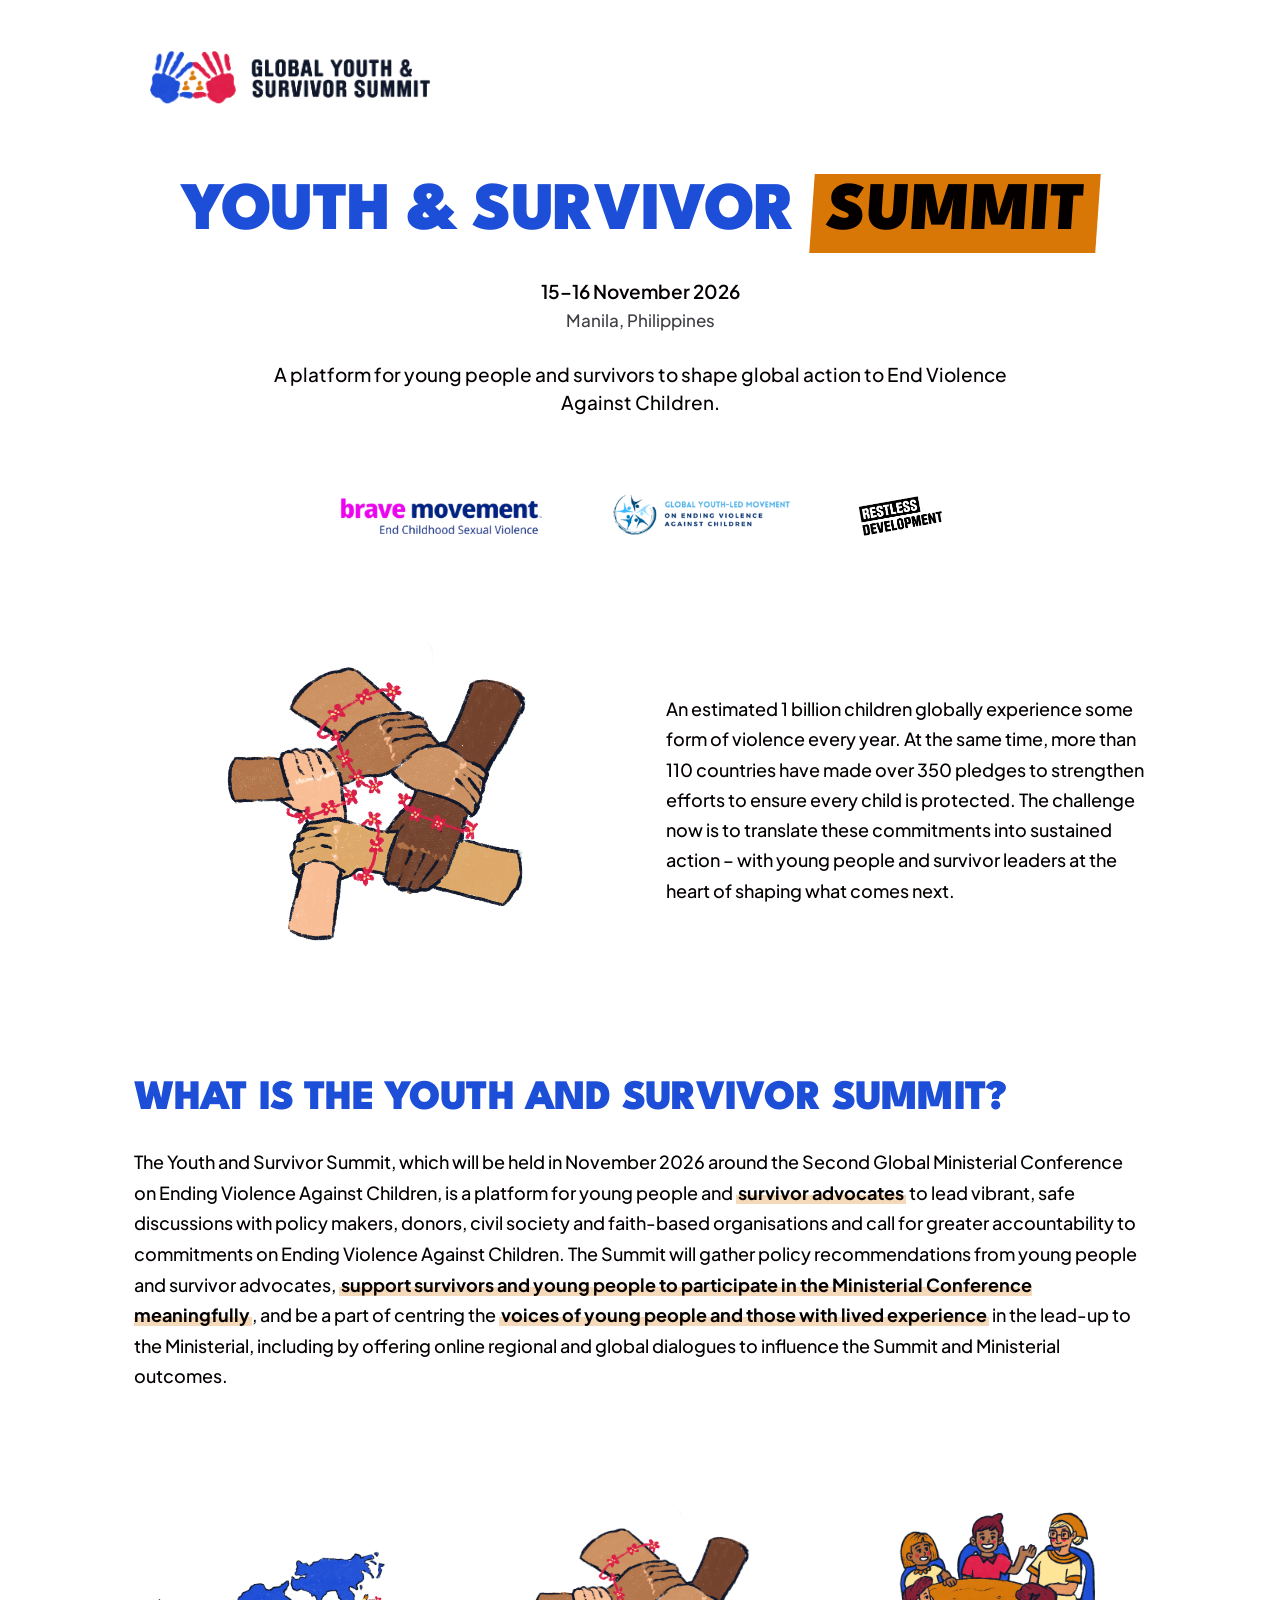
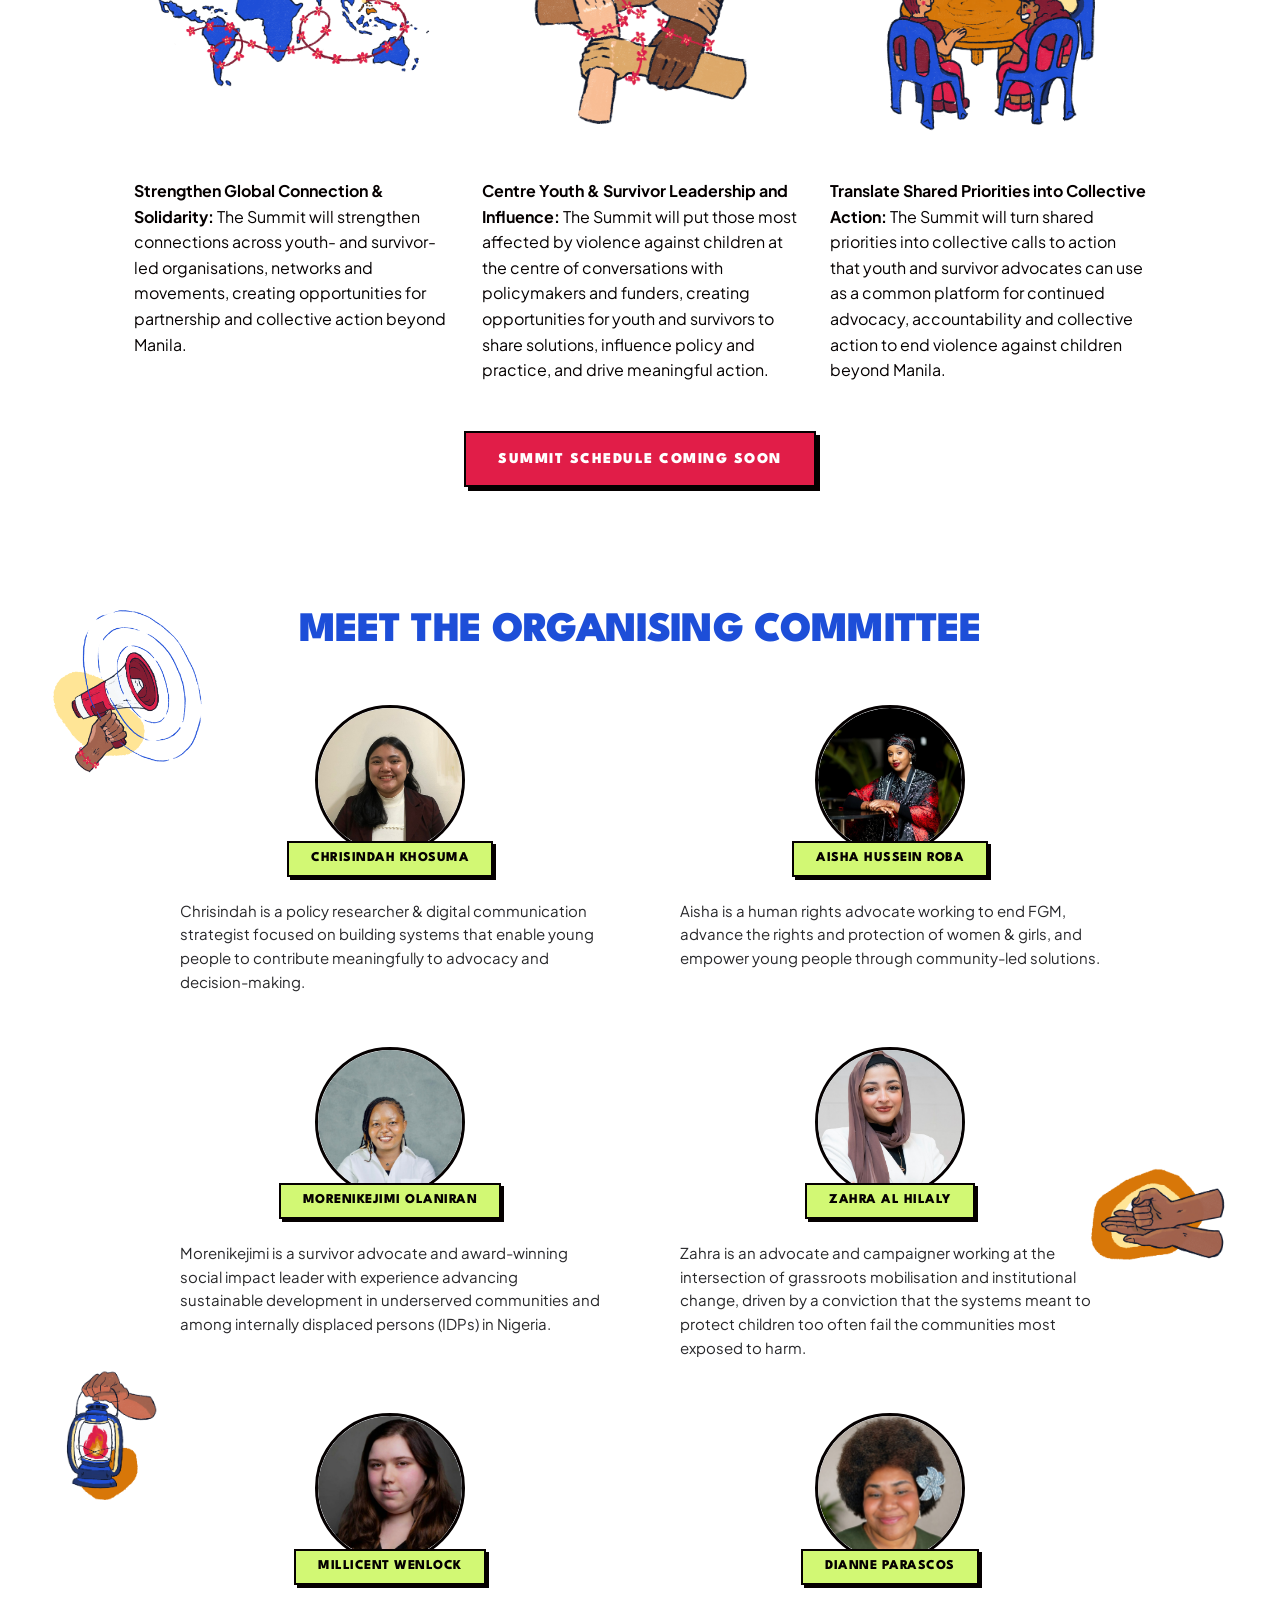
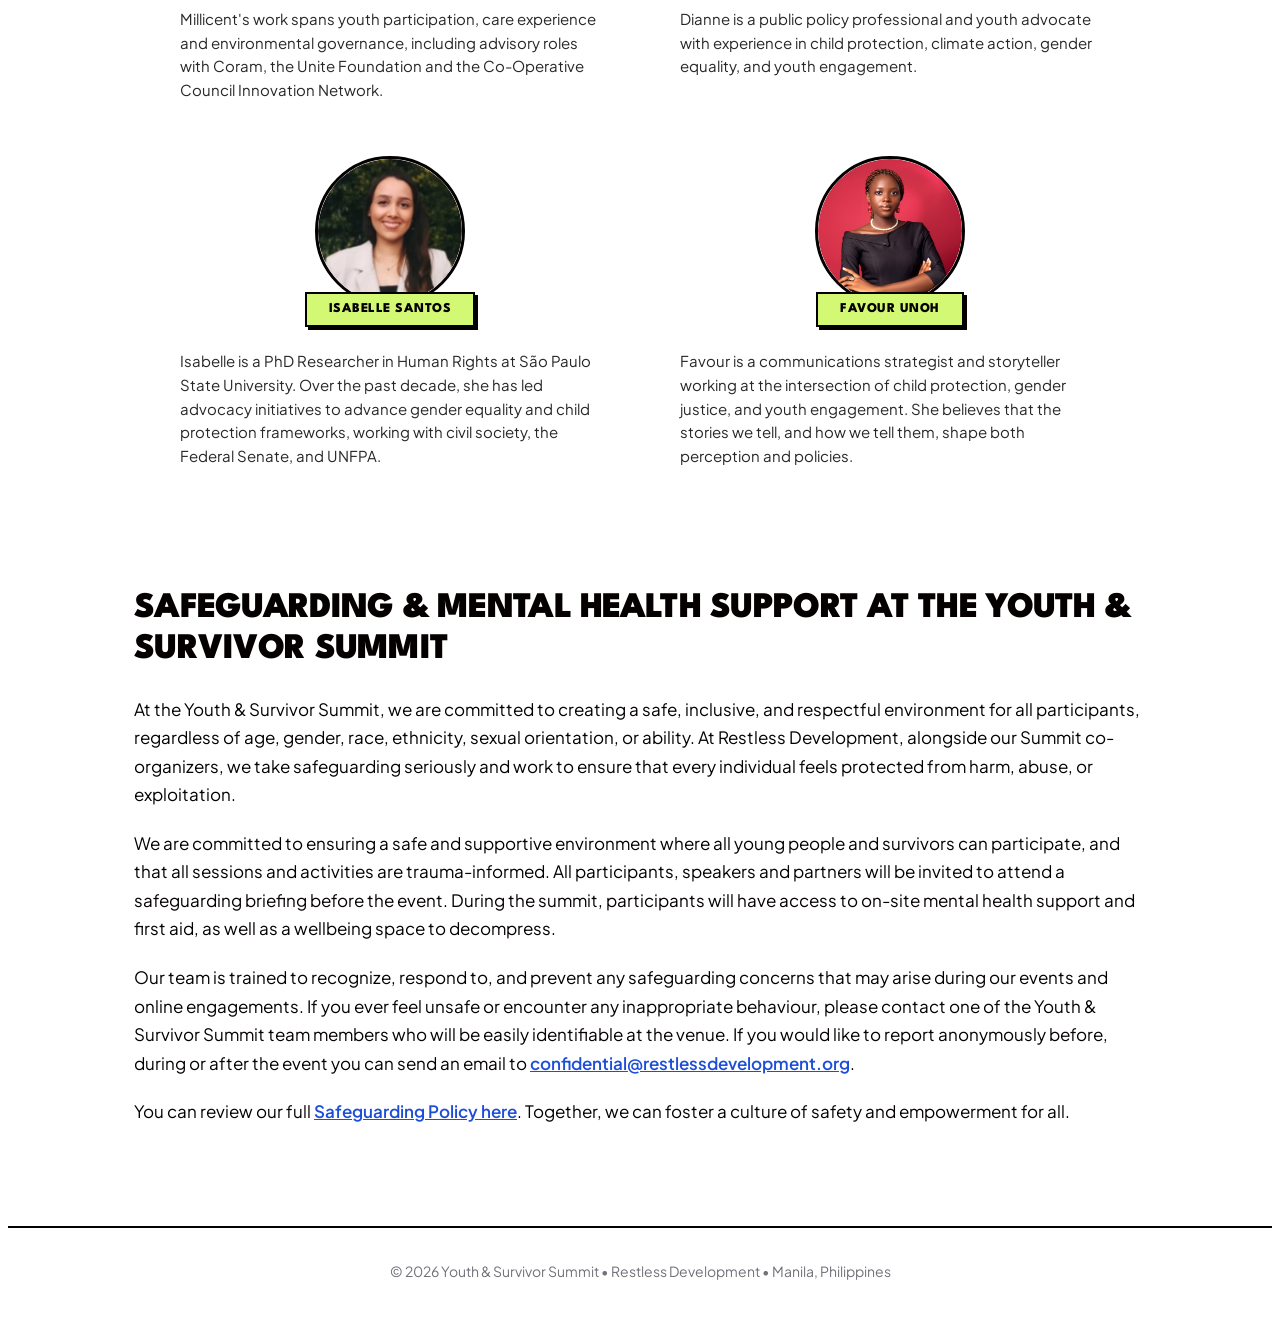
==== commit 649a10a8: "Remove Register Now buttons and fix partner logo order Drop Register Now CTAs from Design 1 and Desi" ====
--- a/index.html
+++ b/index.html
@@ -36,10 +36,6 @@
           <p class="yss-hero-location">Manila, Philippines</p>
         </div>
 
-        <div class="yss-hero-cta">
-          <a href="https://docs.google.com/forms/d/e/1FAIpQLScIMxo0VZmC8xD-0meSTIrOODTCwLfoxGs61Kiw6OBtgTuxhA/viewform" target="_blank" rel="noopener noreferrer" class="yss-btn yss-btn-crimson">REGISTER NOW</a>
-        </div>
-
         <p class="yss-hero-tagline">
           A platform for young people and survivors to shape global action to End Violence Against Children.
         </p>
@@ -53,11 +49,11 @@
           <div class="yss-partner-item" title="Brave Movement">
             <img src="assets/logos/brave-movement.png" alt="Brave Movement" class="yss-partner-logo-img">
           </div>
+          <div class="yss-partner-item" title="Global Youth-Led Movement on Ending Violence Against Children">
+            <img src="assets/logos/global-youth-movement.png" alt="Global Youth-Led Movement on Ending Violence Against Children" class="yss-partner-logo-img">
+          </div>
           <div class="yss-partner-item" title="Restless Development">
             <img src="assets/logos/restless-development.png" alt="Restless Development" class="yss-partner-logo-img">
-          </div>
-          <div class="yss-partner-item" title="Global Youth-Led Movement on Ending Violence Against Children">
-            <img src="assets/logos/global-youth-movement.png" alt="Global Youth-Led Movement on Ending Violence Against Children" class="yss-partner-logo-img">
           </div>
         </div>
       </div>
--- a/css/design-1.css
+++ b/css/design-1.css
@@ -534,7 +534,34 @@
   .yss-page .yss-impact-grid { grid-template-columns: 1fr; gap: 32px; }
   .yss-page .yss-pillars-grid { grid-template-columns: 1fr; gap: 36px; }
   .yss-page .yss-partners-wrap { gap: 32px; }
-  .yss-page .yss-committee-decor { display: none; }
+
+  /* Committee decor: same side placement as desktop, scaled — may overlap content */
+  .yss-page .yss-committee-decor {
+    position: absolute;
+    inset: 0;
+    z-index: 2;
+  }
+
+  .yss-page .yss-decor-megaphone {
+    width: clamp(88px, 22vw, 130px);
+    left: max(-20px, -3vw);
+    top: 56px;
+  }
+
+  .yss-page .yss-decor-lantern {
+    width: clamp(80px, 20vw, 120px);
+    left: max(-16px, -2.5vw);
+    top: 58%;
+    transform: translateY(-50%);
+  }
+
+  .yss-page .yss-decor-hands-support {
+    width: clamp(92px, 23vw, 135px);
+    right: max(-20px, -3vw);
+    left: auto;
+    top: 42%;
+    transform: translateY(-50%);
+  }
 }
 
 @media (max-width: 640px) {
@@ -625,9 +652,6 @@
   .yss-page .yss-committee {
     padding: 40px 0 60px 0;
   }
-  .yss-page .yss-committee-decor {
-    display: none;
-  }
   .yss-page .yss-committee-header {
     margin-bottom: 36px;
   }
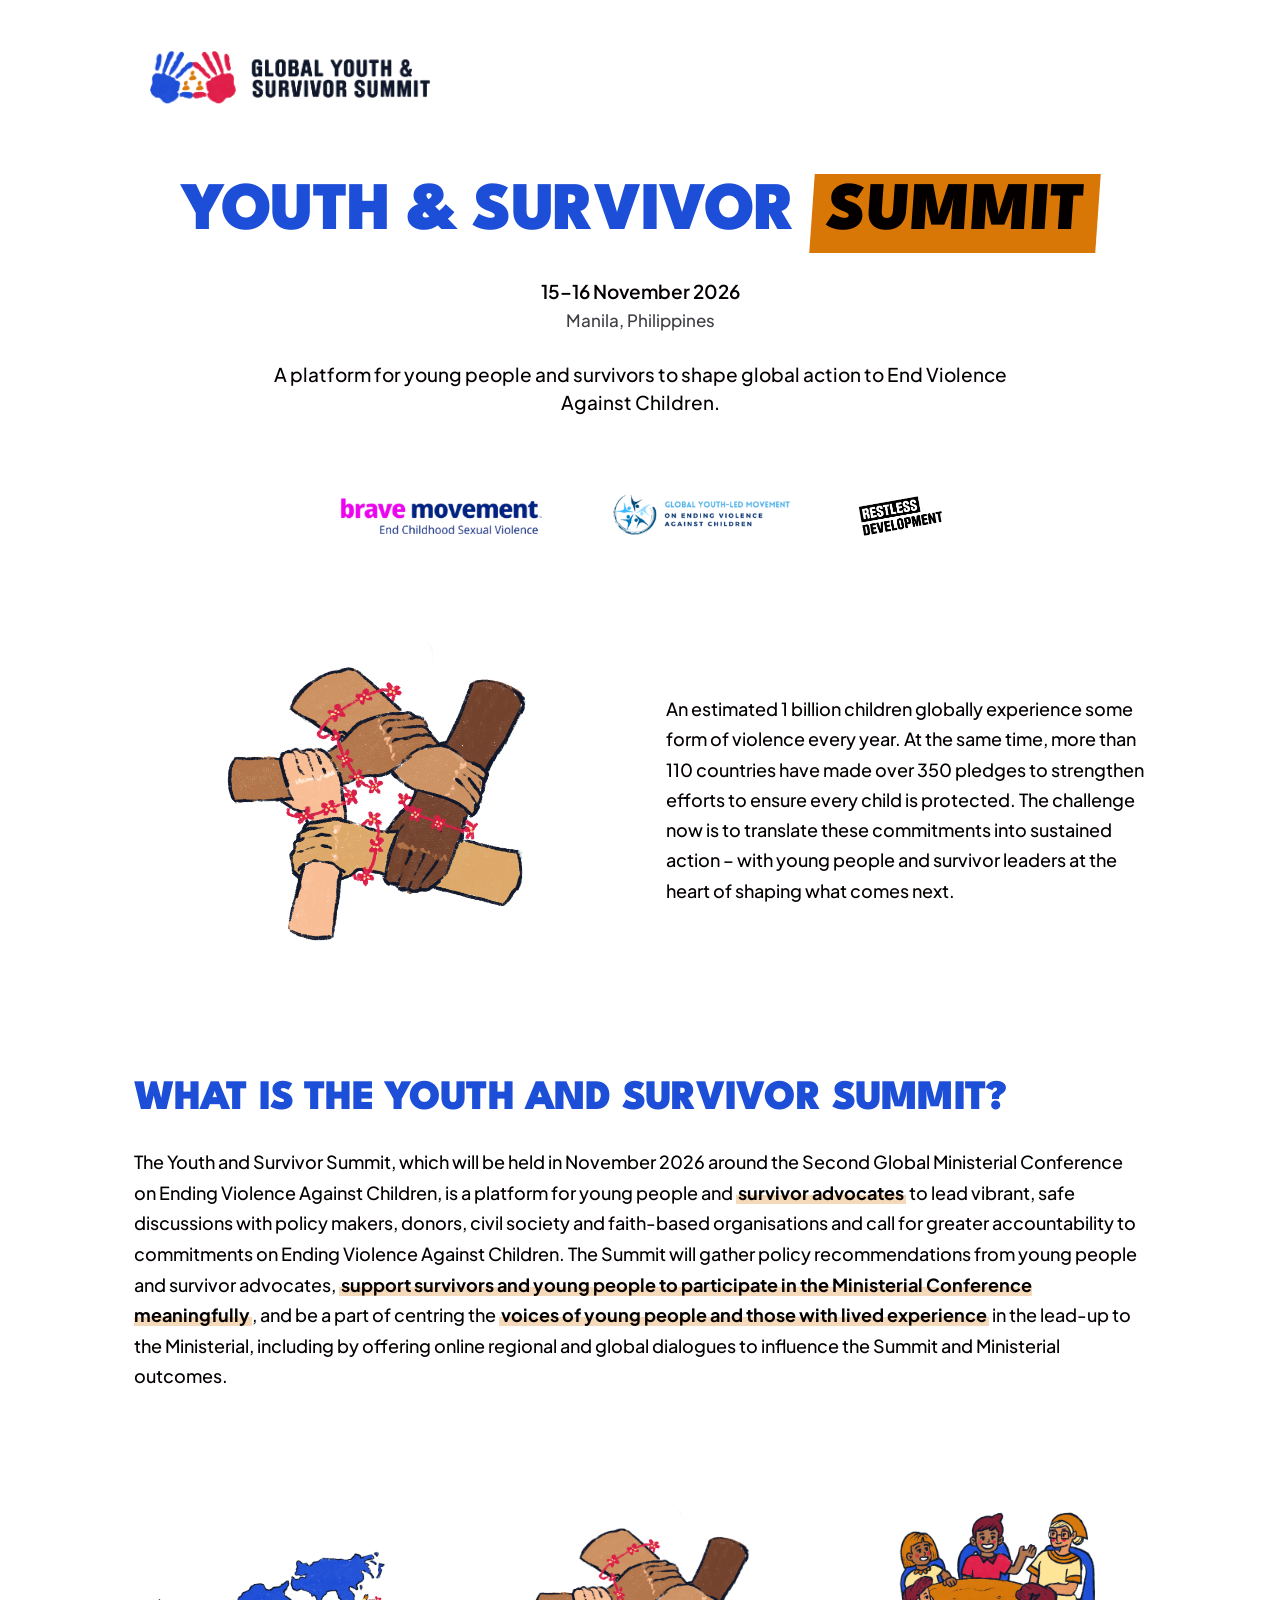
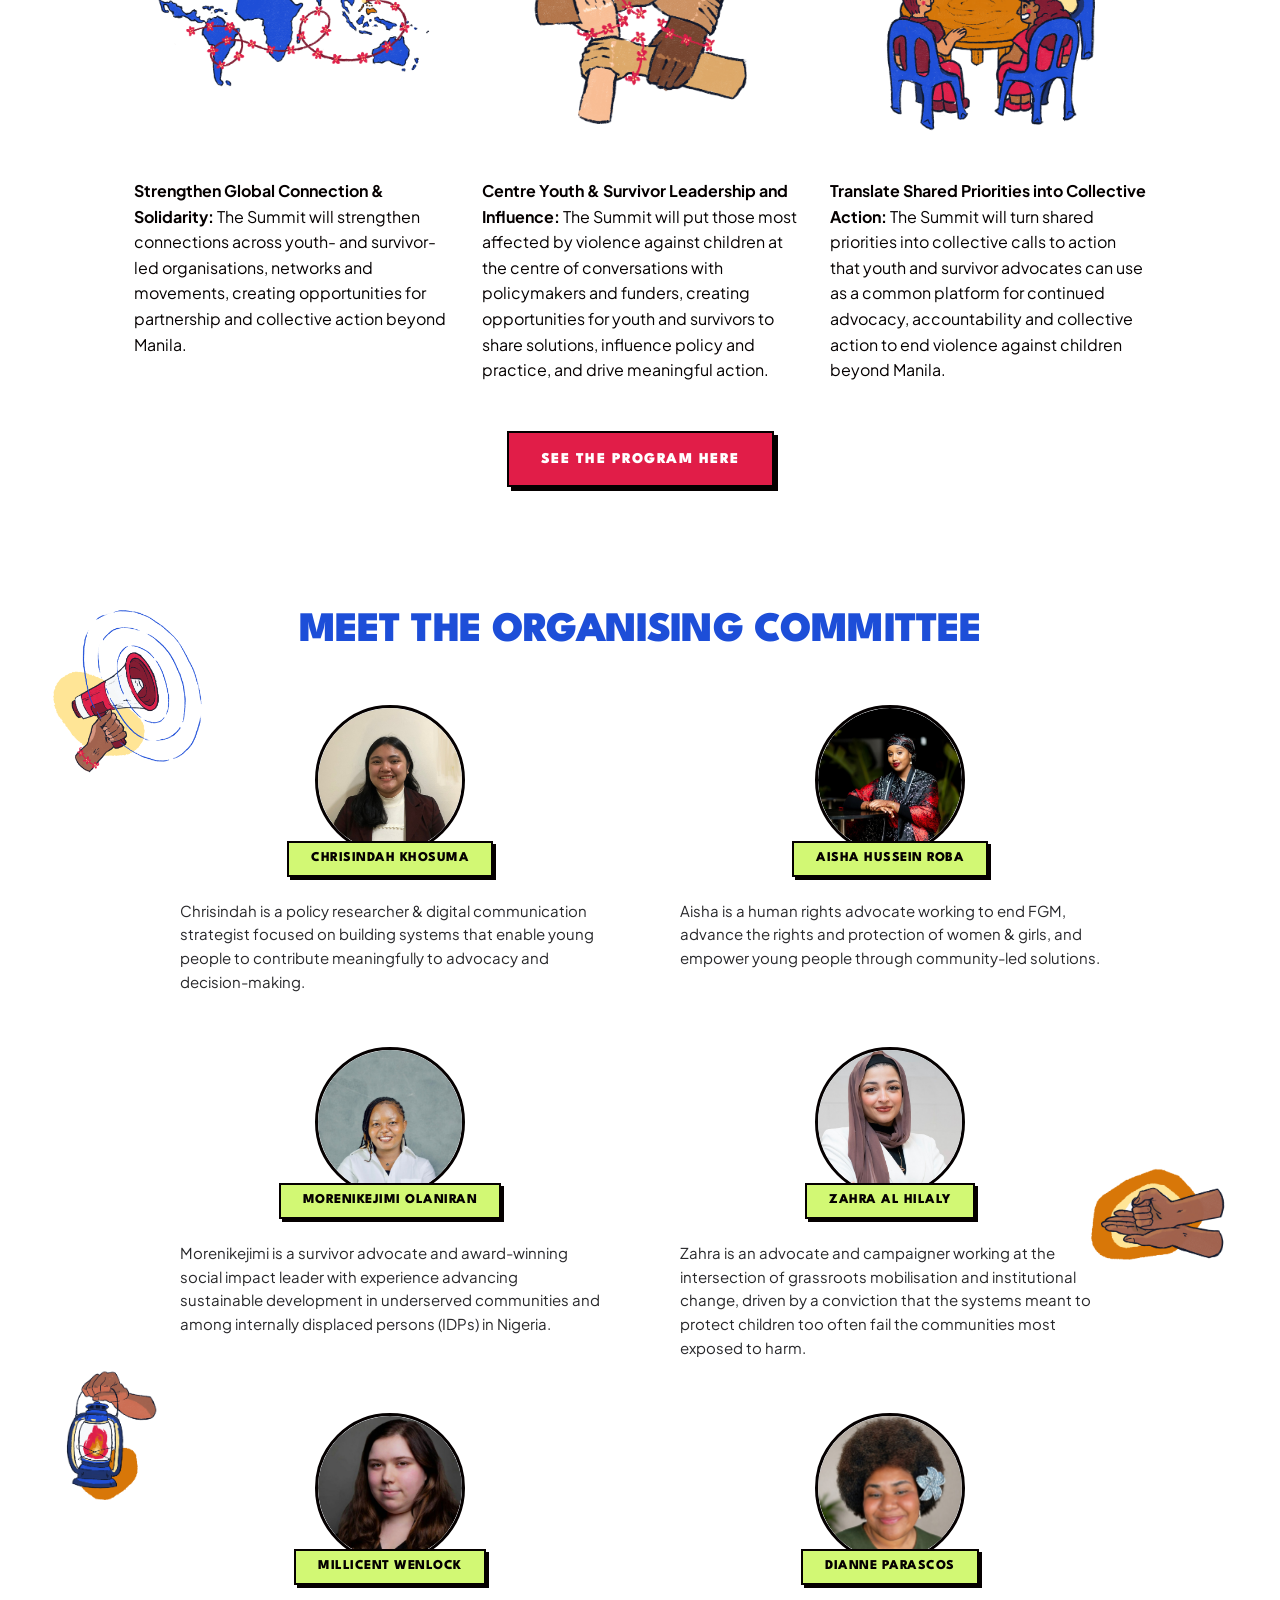
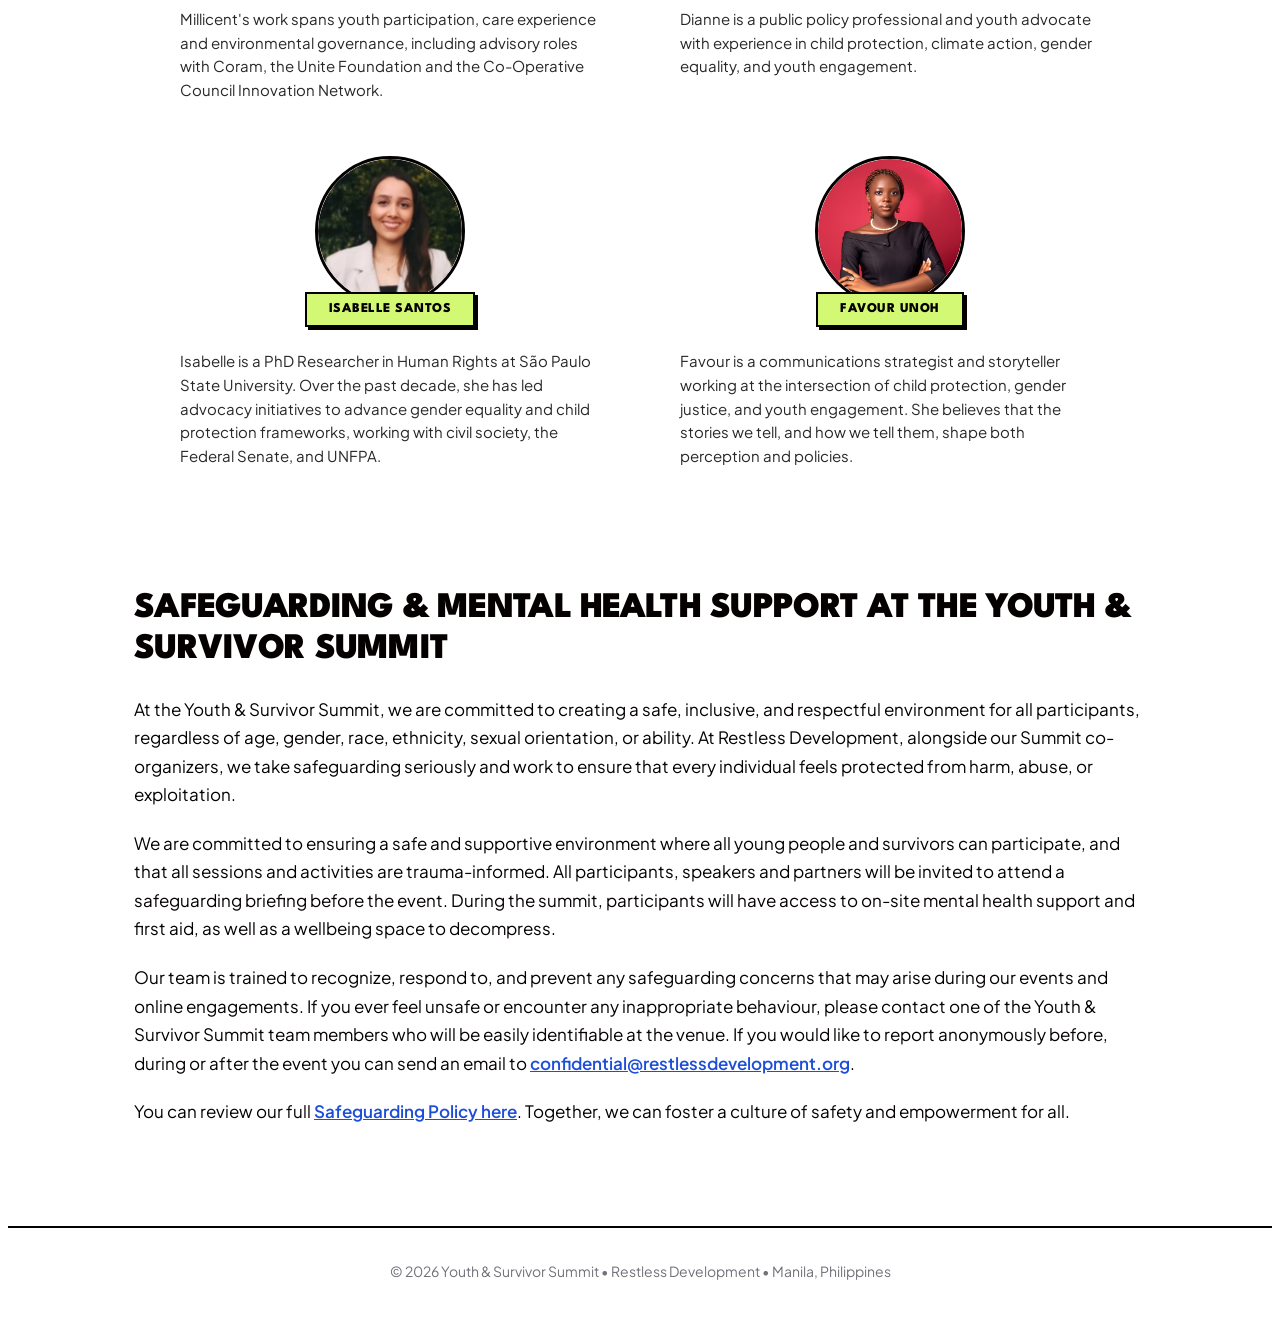
==== commit dad968df: "Replace schedule coming soon CTA with programme link Rename the centered schedule button to "See the" ====
--- a/index.html
+++ b/index.html
@@ -116,7 +116,7 @@
           </div>
         </div>
         <div class="yss-schedule-cta">
-          <a href="#schedule" class="yss-btn yss-btn-crimson">SUMMIT SCHEDULE COMING SOON</a>
+          <a href="https://docs.google.com/spreadsheets/d/1JvOCowFvpOU5fii_ePjGsDBIXK9nyhKlAQtlUJC_Jx0/edit?usp=sharing" target="_blank" rel="noopener noreferrer" class="yss-btn yss-btn-crimson">See the Program Here</a>
         </div>
       </div>
     </section>
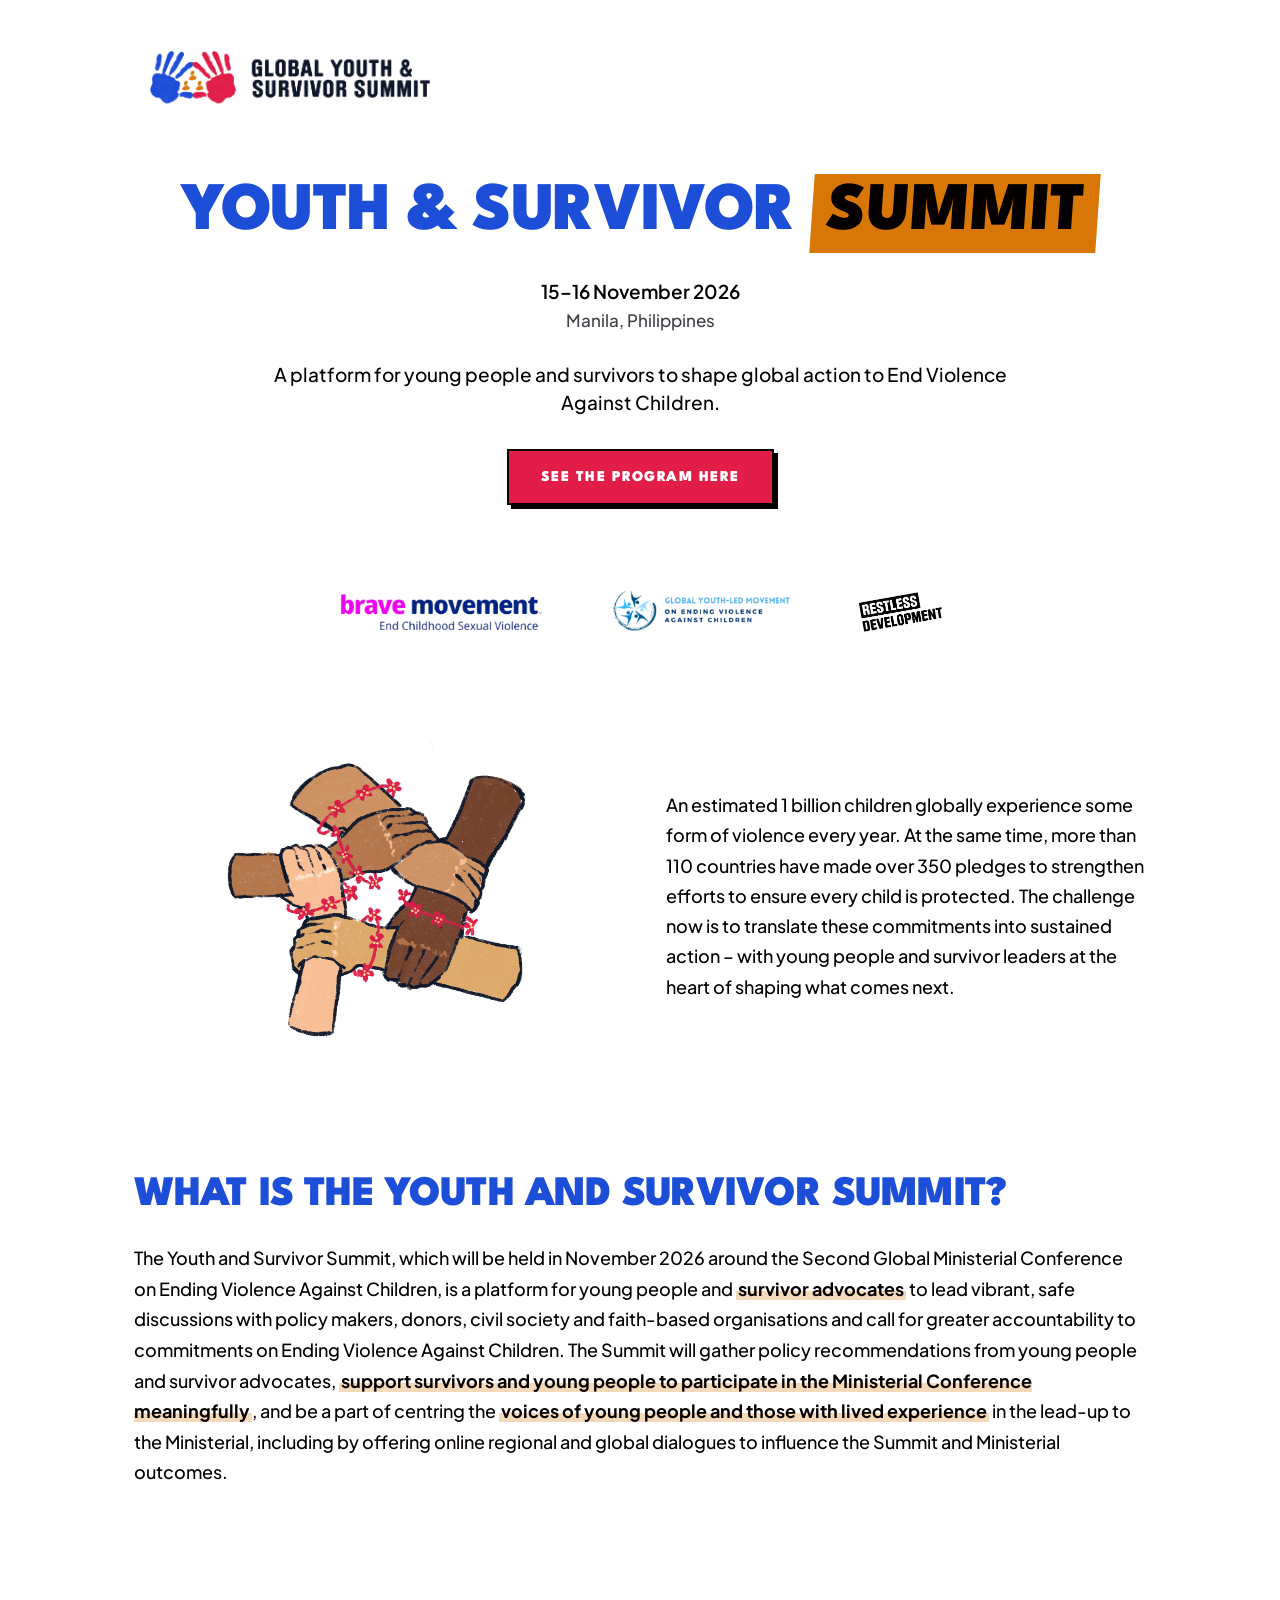
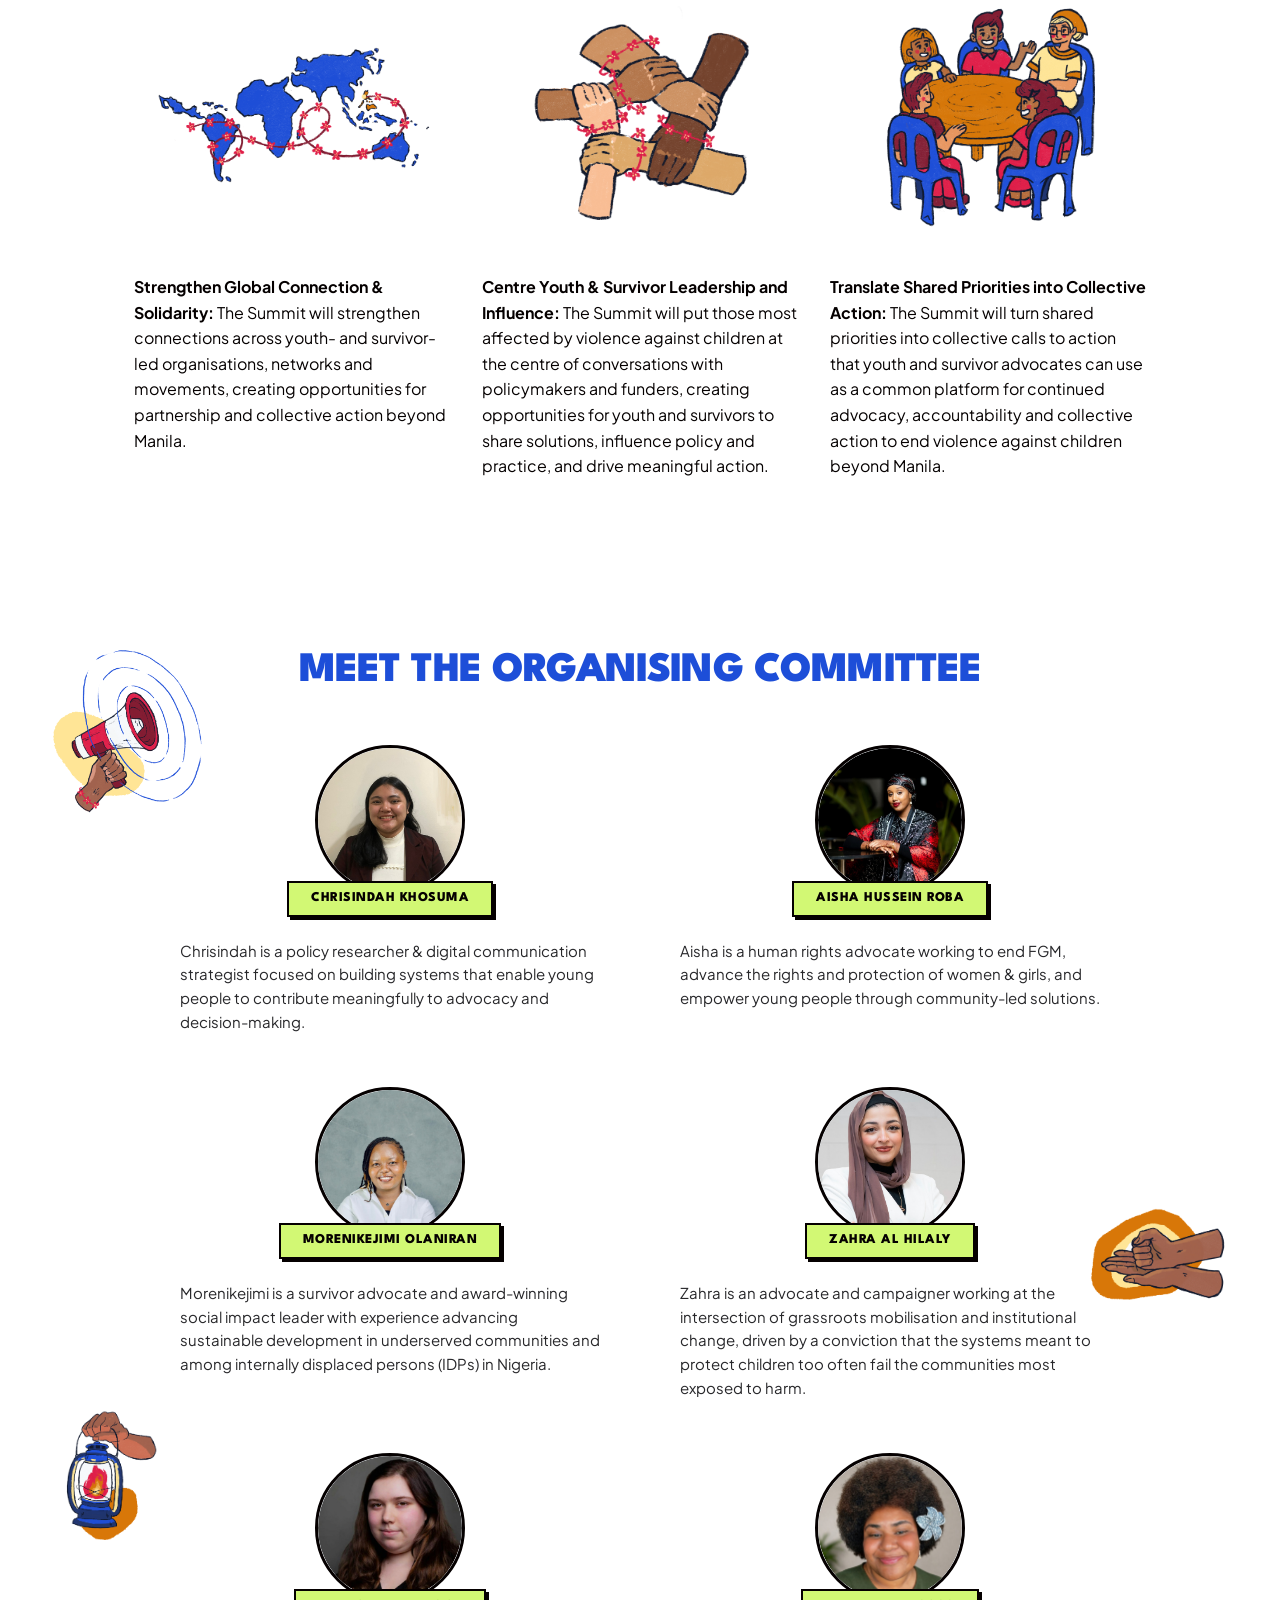
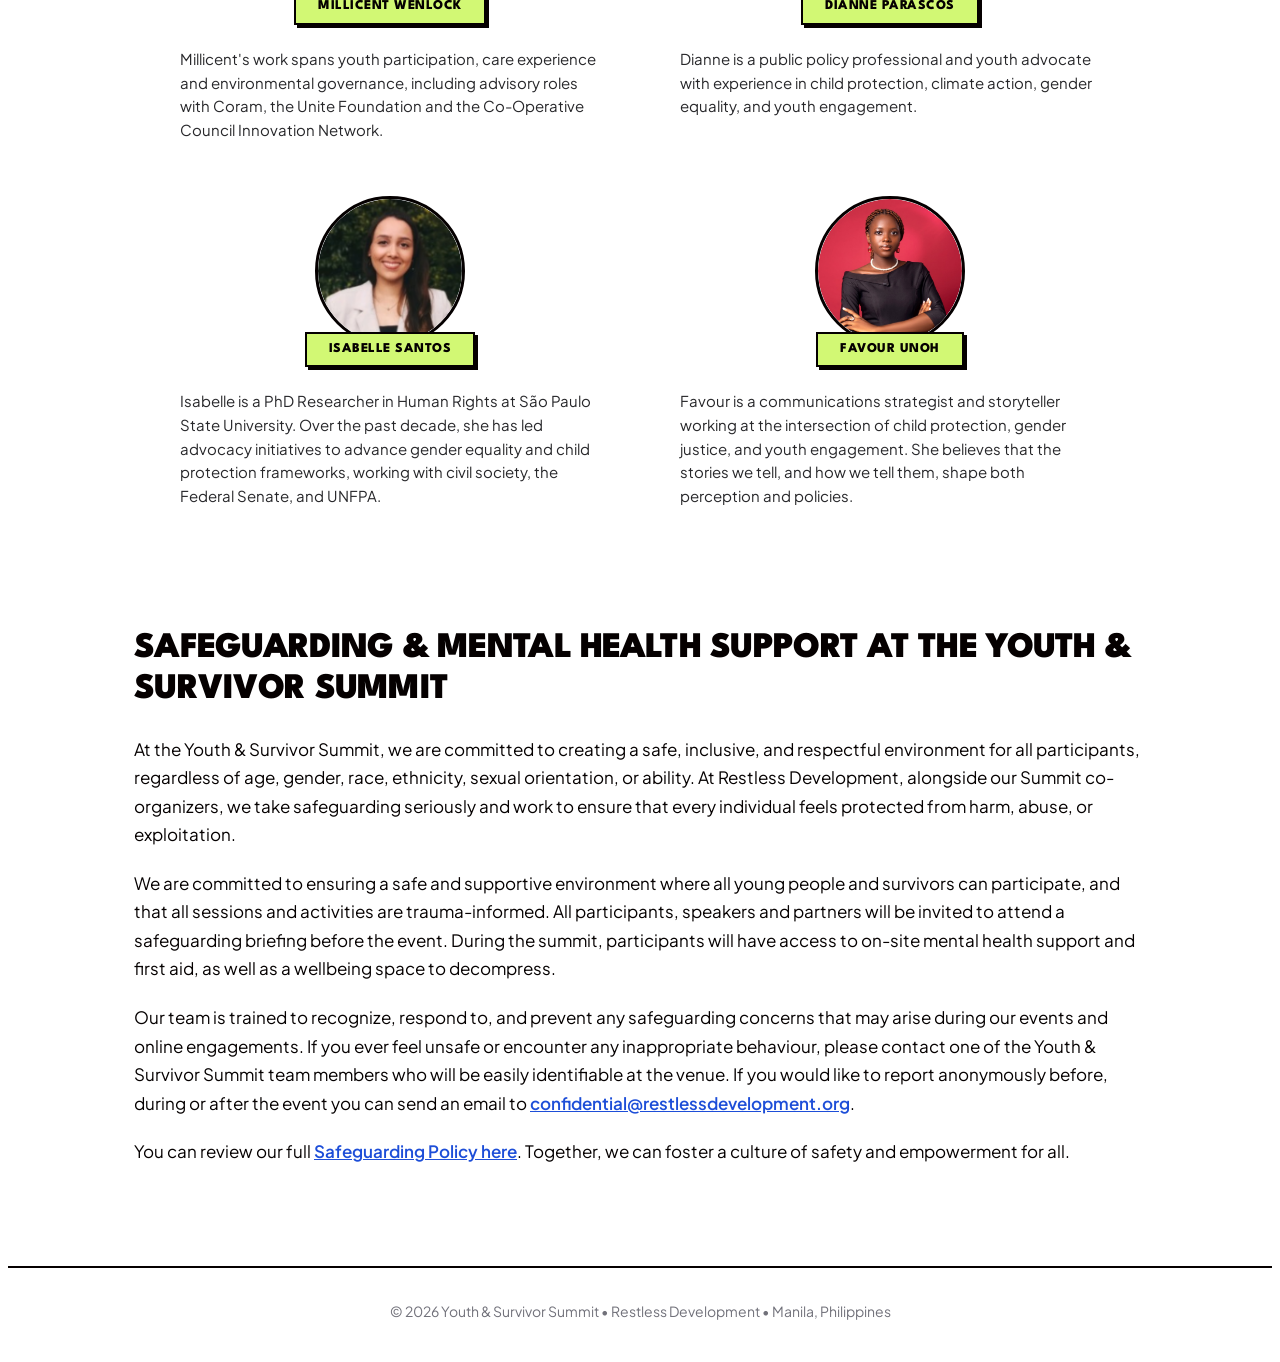
==== commit a1babb38: "Move See the Program Here button above partner logos Place the programme CTA in the hero, centered b" ====
--- a/index.html
+++ b/index.html
@@ -39,6 +39,10 @@
         <p class="yss-hero-tagline">
           A platform for young people and survivors to shape global action to End Violence Against Children.
         </p>
+
+        <div class="yss-hero-cta">
+          <a href="https://docs.google.com/spreadsheets/d/1JvOCowFvpOU5fii_ePjGsDBIXK9nyhKlAQtlUJC_Jx0/edit?usp=sharing" target="_blank" rel="noopener noreferrer" class="yss-btn yss-btn-crimson">See the Program Here</a>
+        </div>
       </div>
     </section>
 
@@ -114,9 +118,6 @@
               <span class="yss-pillar-body"> The Summit will turn shared priorities into collective calls to action that youth and survivor advocates can use as a common platform for continued advocacy, accountability and collective action to end violence against children beyond Manila.</span>
             </div>
           </div>
-        </div>
-        <div class="yss-schedule-cta">
-          <a href="https://docs.google.com/spreadsheets/d/1JvOCowFvpOU5fii_ePjGsDBIXK9nyhKlAQtlUJC_Jx0/edit?usp=sharing" target="_blank" rel="noopener noreferrer" class="yss-btn yss-btn-crimson">See the Program Here</a>
         </div>
       </div>
     </section>
--- a/css/design-1.css
+++ b/css/design-1.css
@@ -129,8 +129,6 @@
 .yss-page .yss-hero-meta { margin-bottom: 26px; }
 .yss-page .yss-hero-date { font-size: 19px; font-weight: 600; color: var(--yss-black); }
 .yss-page .yss-hero-location { font-size: 17px; font-weight: 500; color: #3F3F46; }
-.yss-page .yss-hero-cta { margin-bottom: 36px; }
-
 .yss-page .yss-hero-tagline {
   font-size: 19px;
   font-weight: 500;
@@ -138,6 +136,12 @@
   max-width: 780px;
   margin: 0 auto;
   line-height: 1.5;
+}
+
+.yss-page .yss-hero-cta {
+  margin-top: 32px;
+  margin-bottom: 8px;
+  text-align: center;
 }
 
 /* ==========================================================================
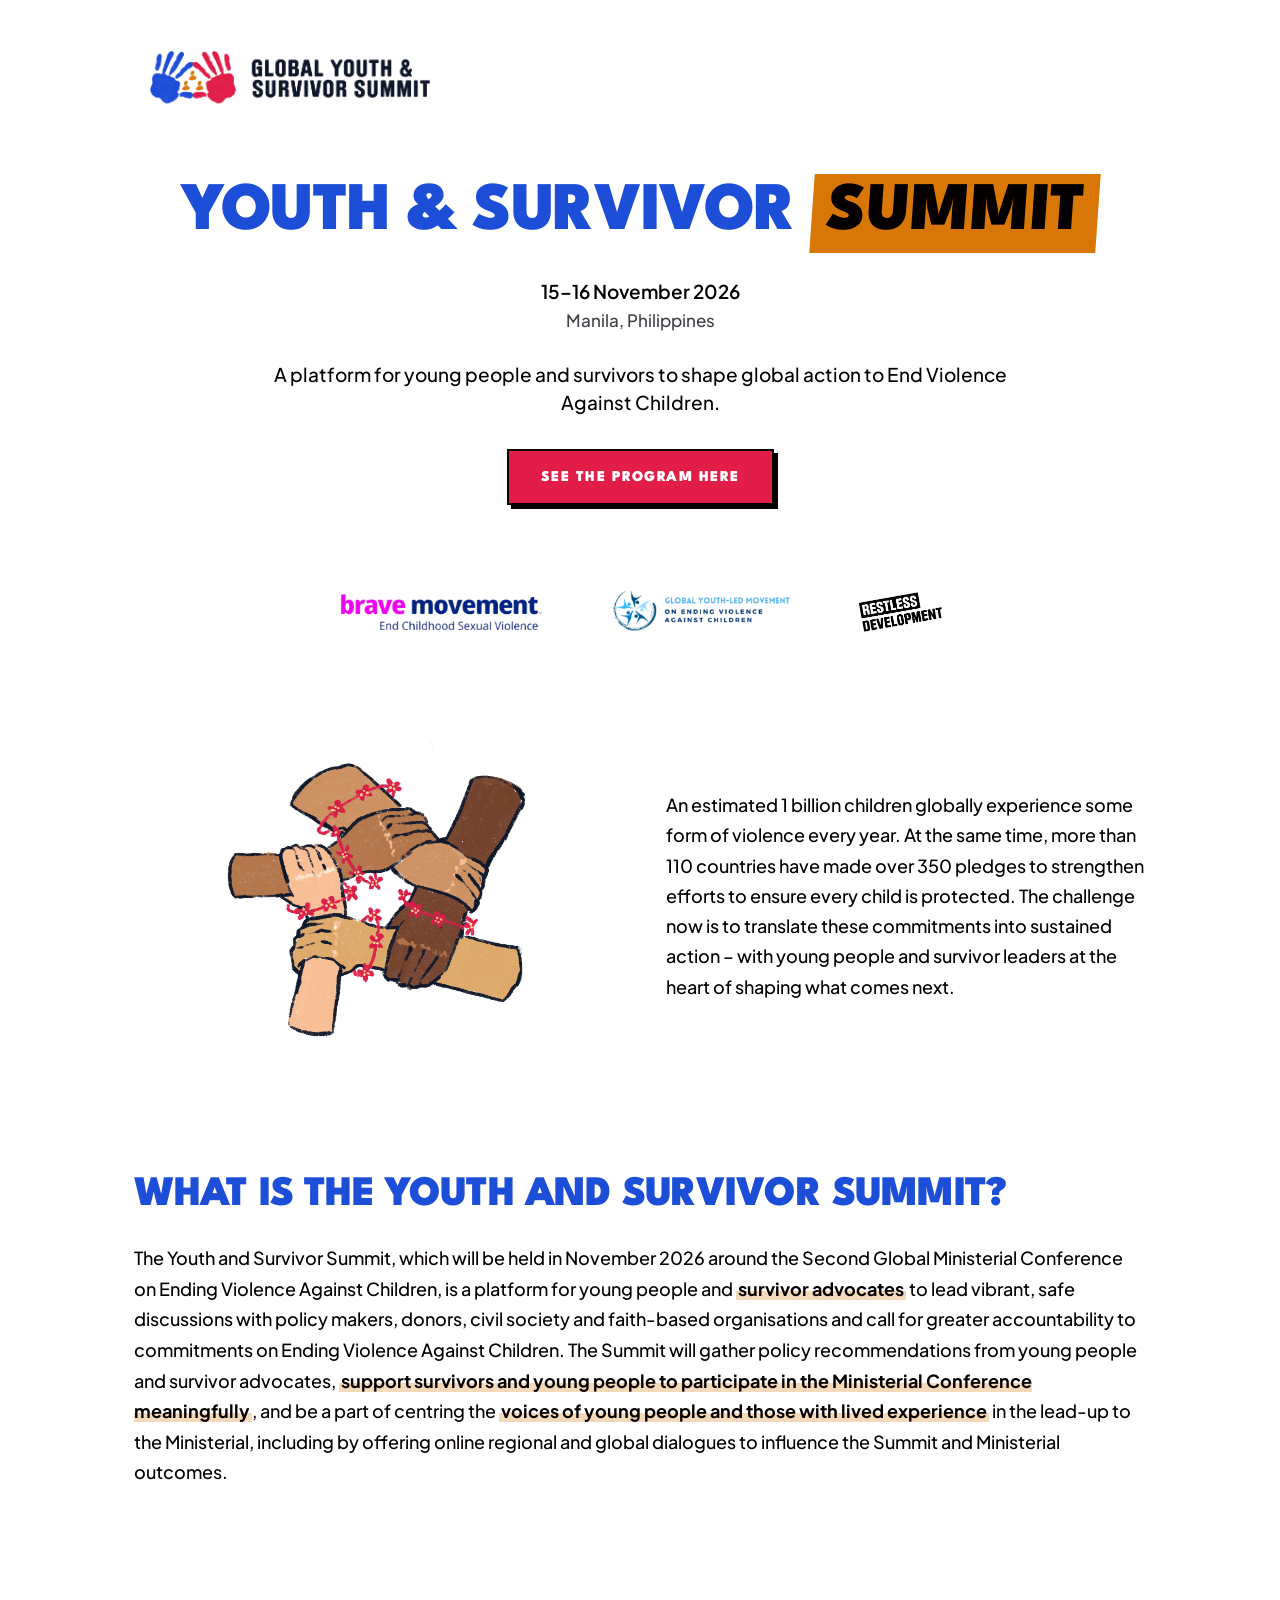
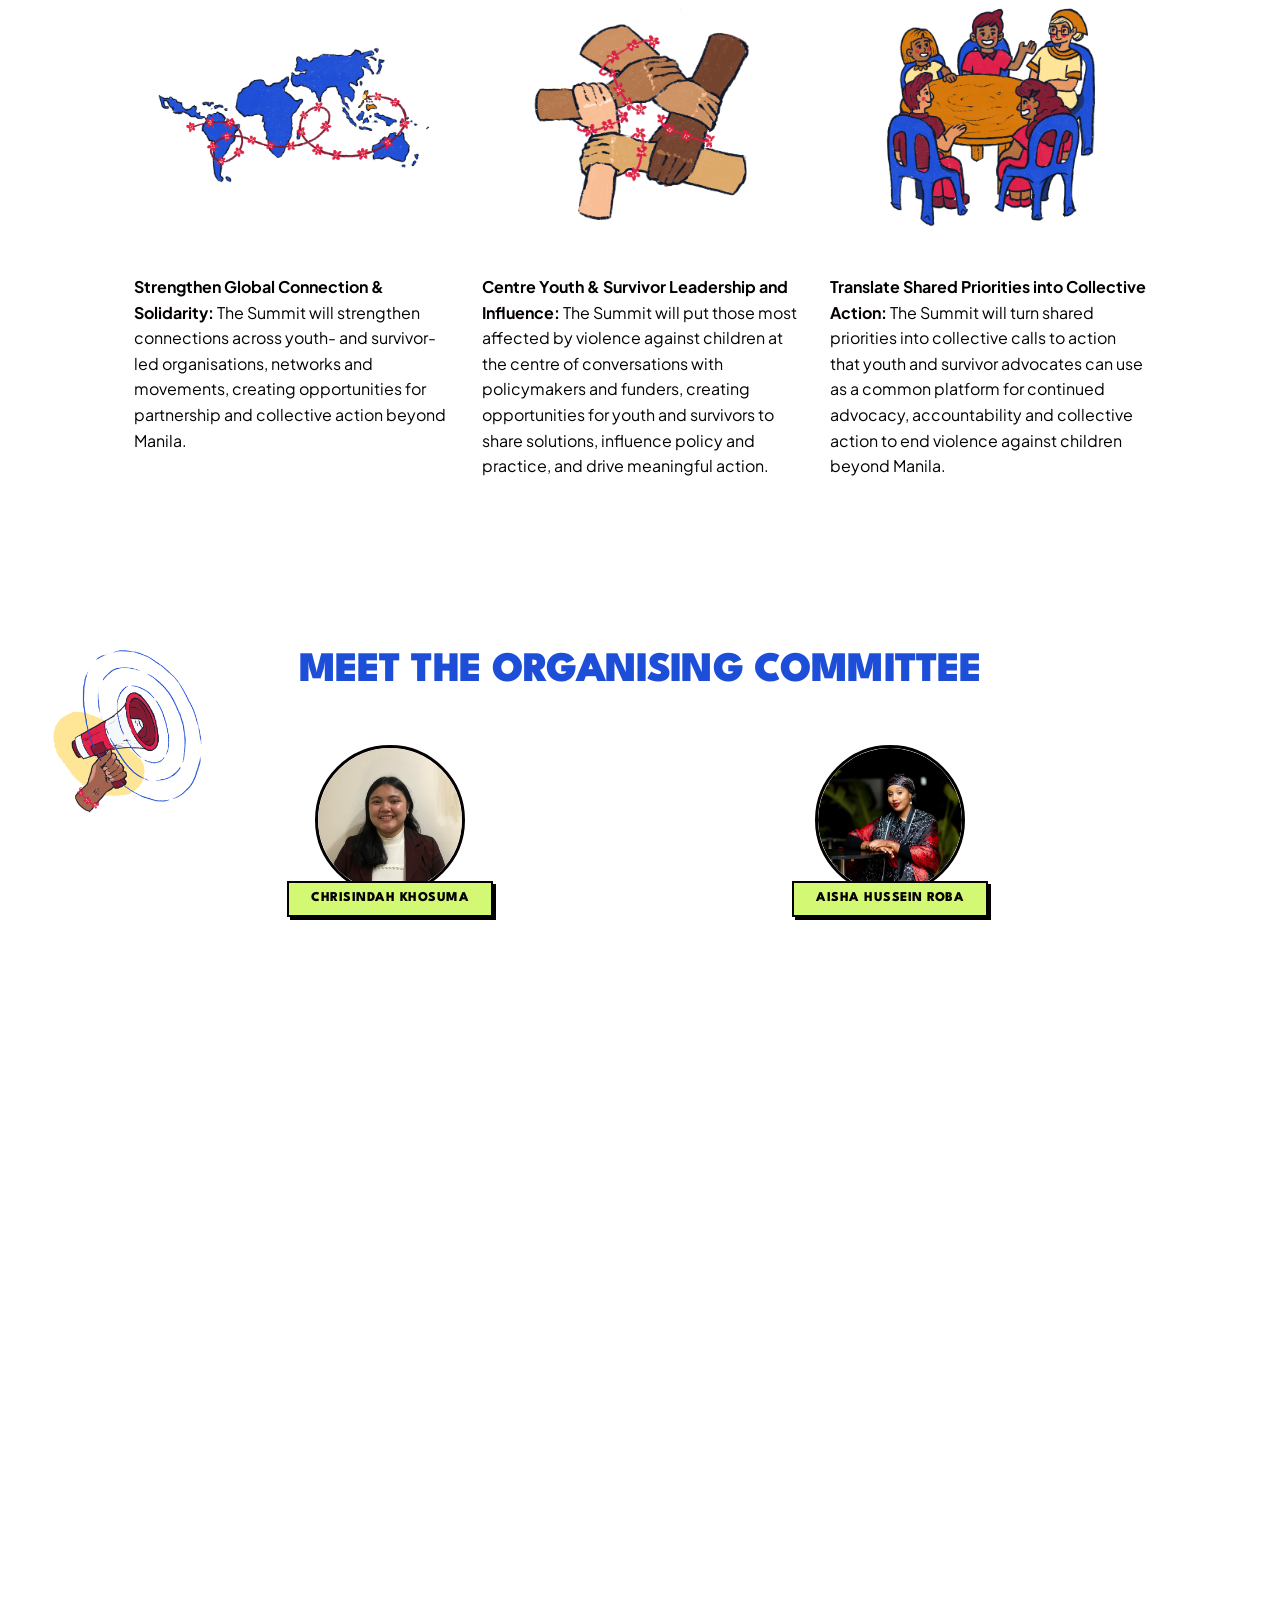
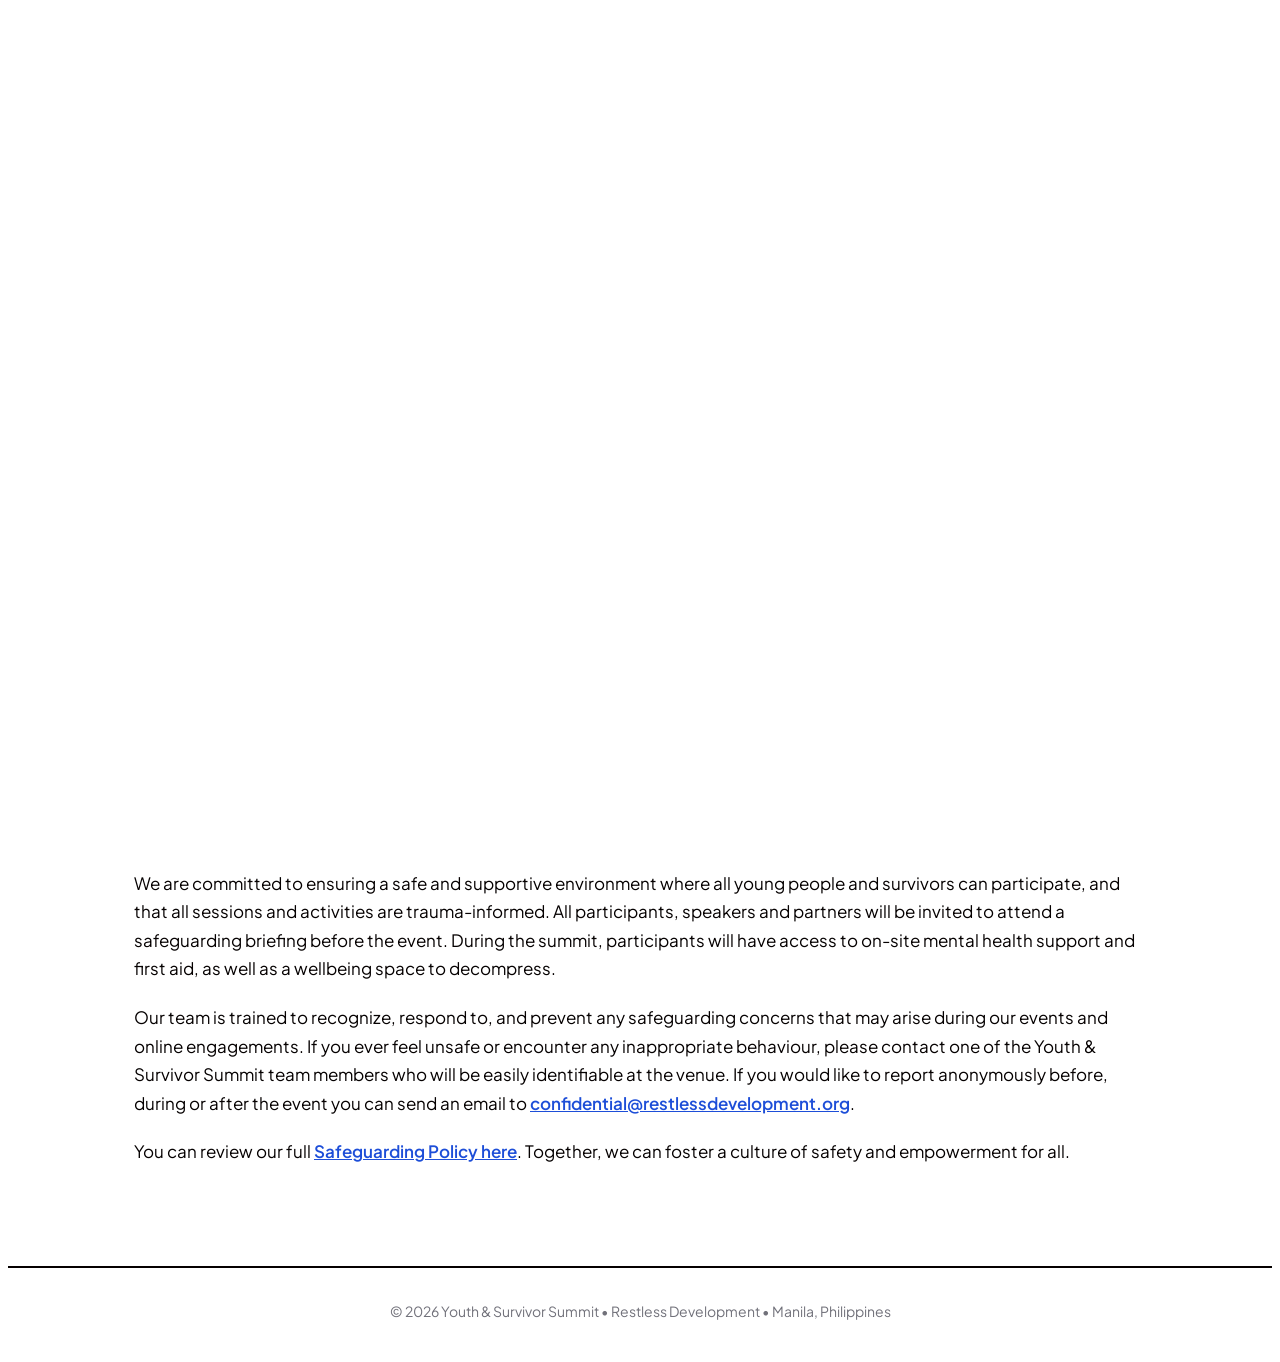
==== commit eca2c589: "Link See the Program Here to the PDF agenda Add the Youth & Survivor Summit agenda PDF and point the" ====
--- a/index.html
+++ b/index.html
@@ -41,7 +41,7 @@
         </p>
 
         <div class="yss-hero-cta">
-          <a href="https://docs.google.com/spreadsheets/d/1JvOCowFvpOU5fii_ePjGsDBIXK9nyhKlAQtlUJC_Jx0/edit?usp=sharing" target="_blank" rel="noopener noreferrer" class="yss-btn yss-btn-crimson">See the Program Here</a>
+          <a href="assets/documents/YSS-AGENDA.pdf" target="_blank" rel="noopener noreferrer" class="yss-btn yss-btn-crimson">See the Program Here</a>
         </div>
       </div>
     </section>
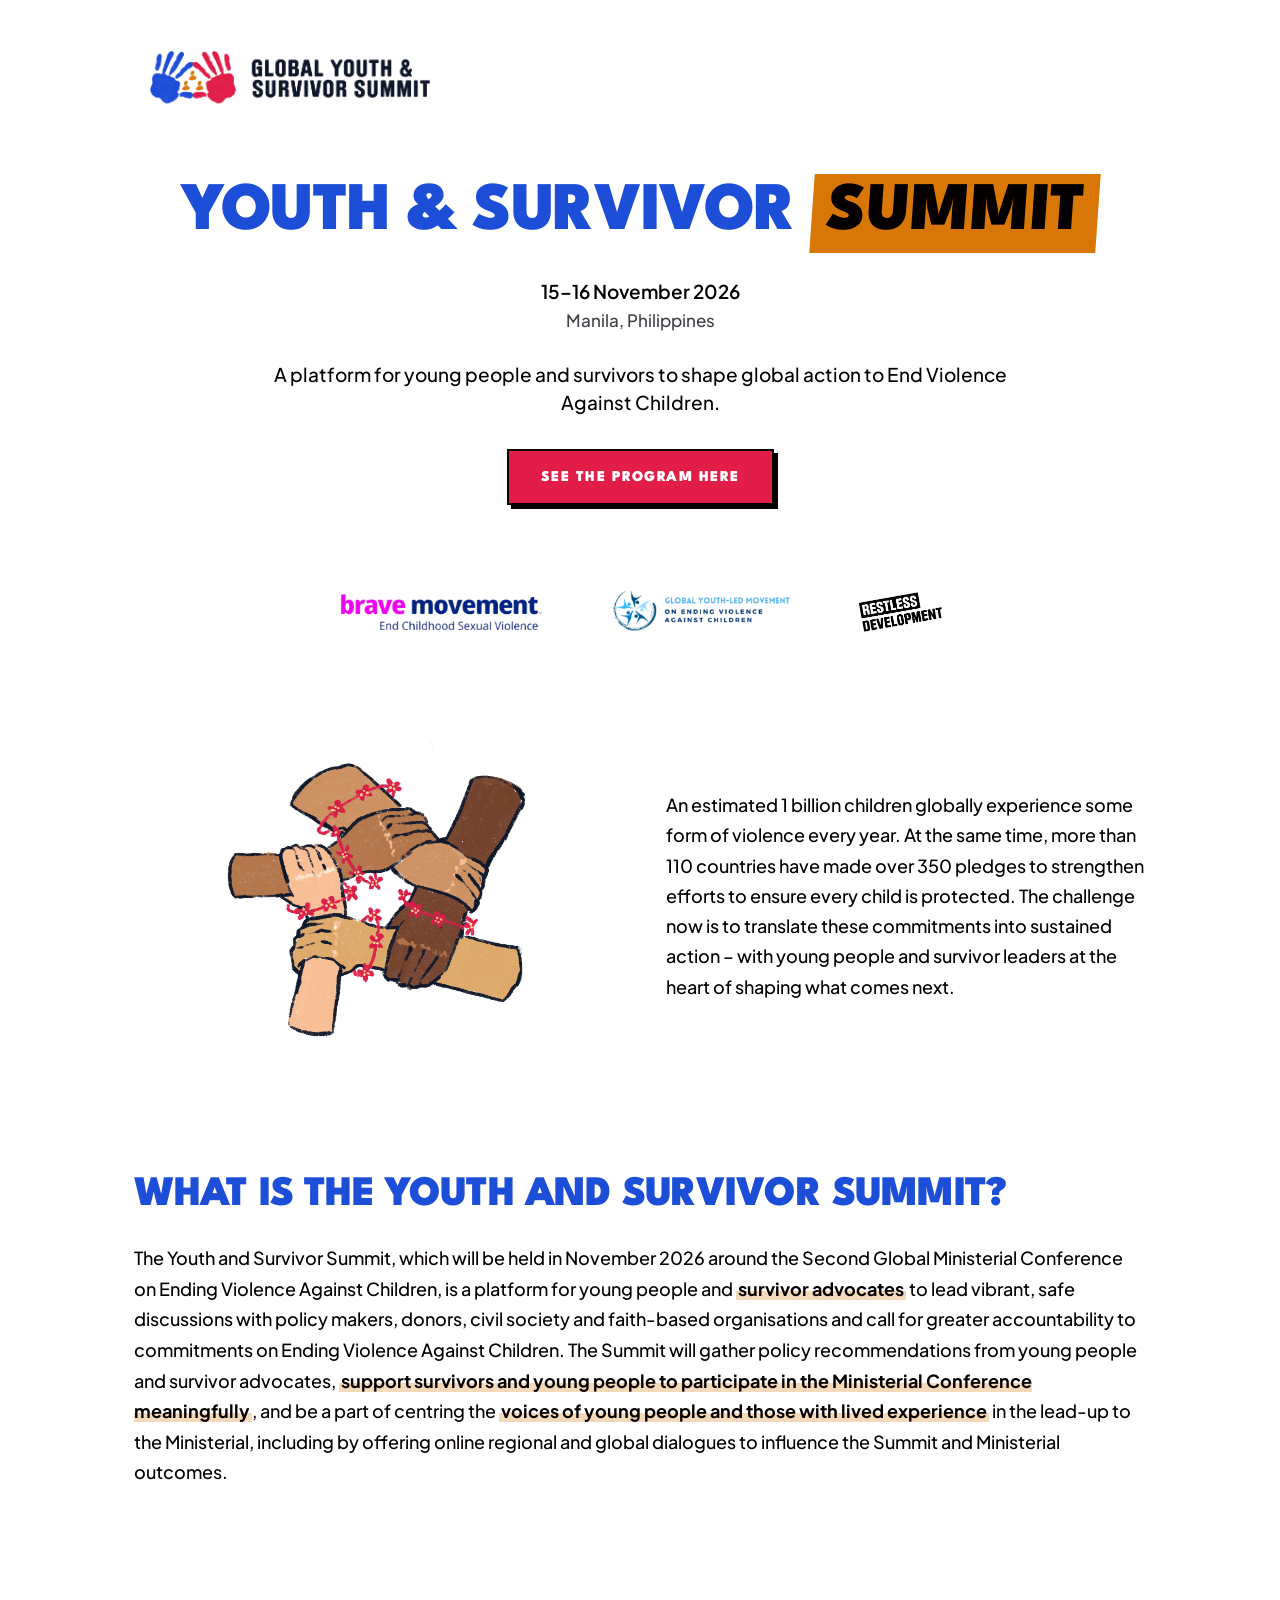
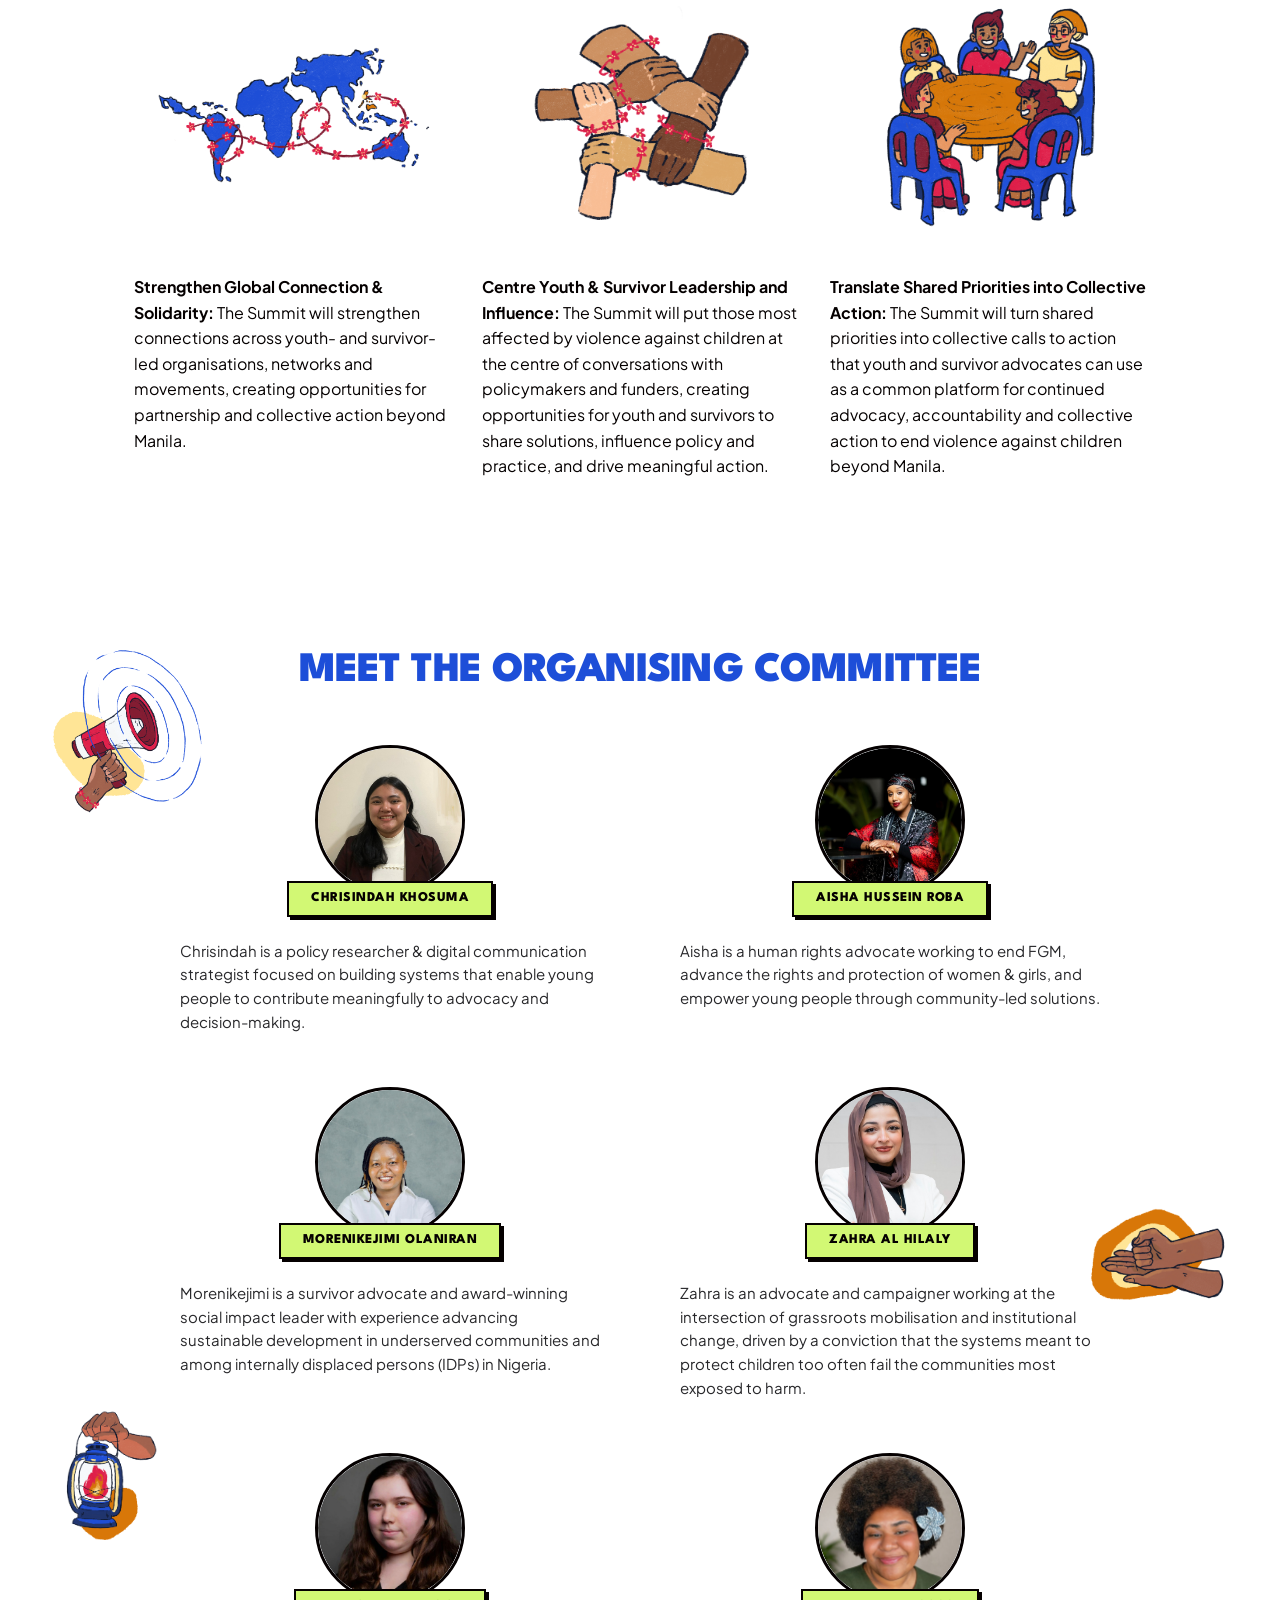
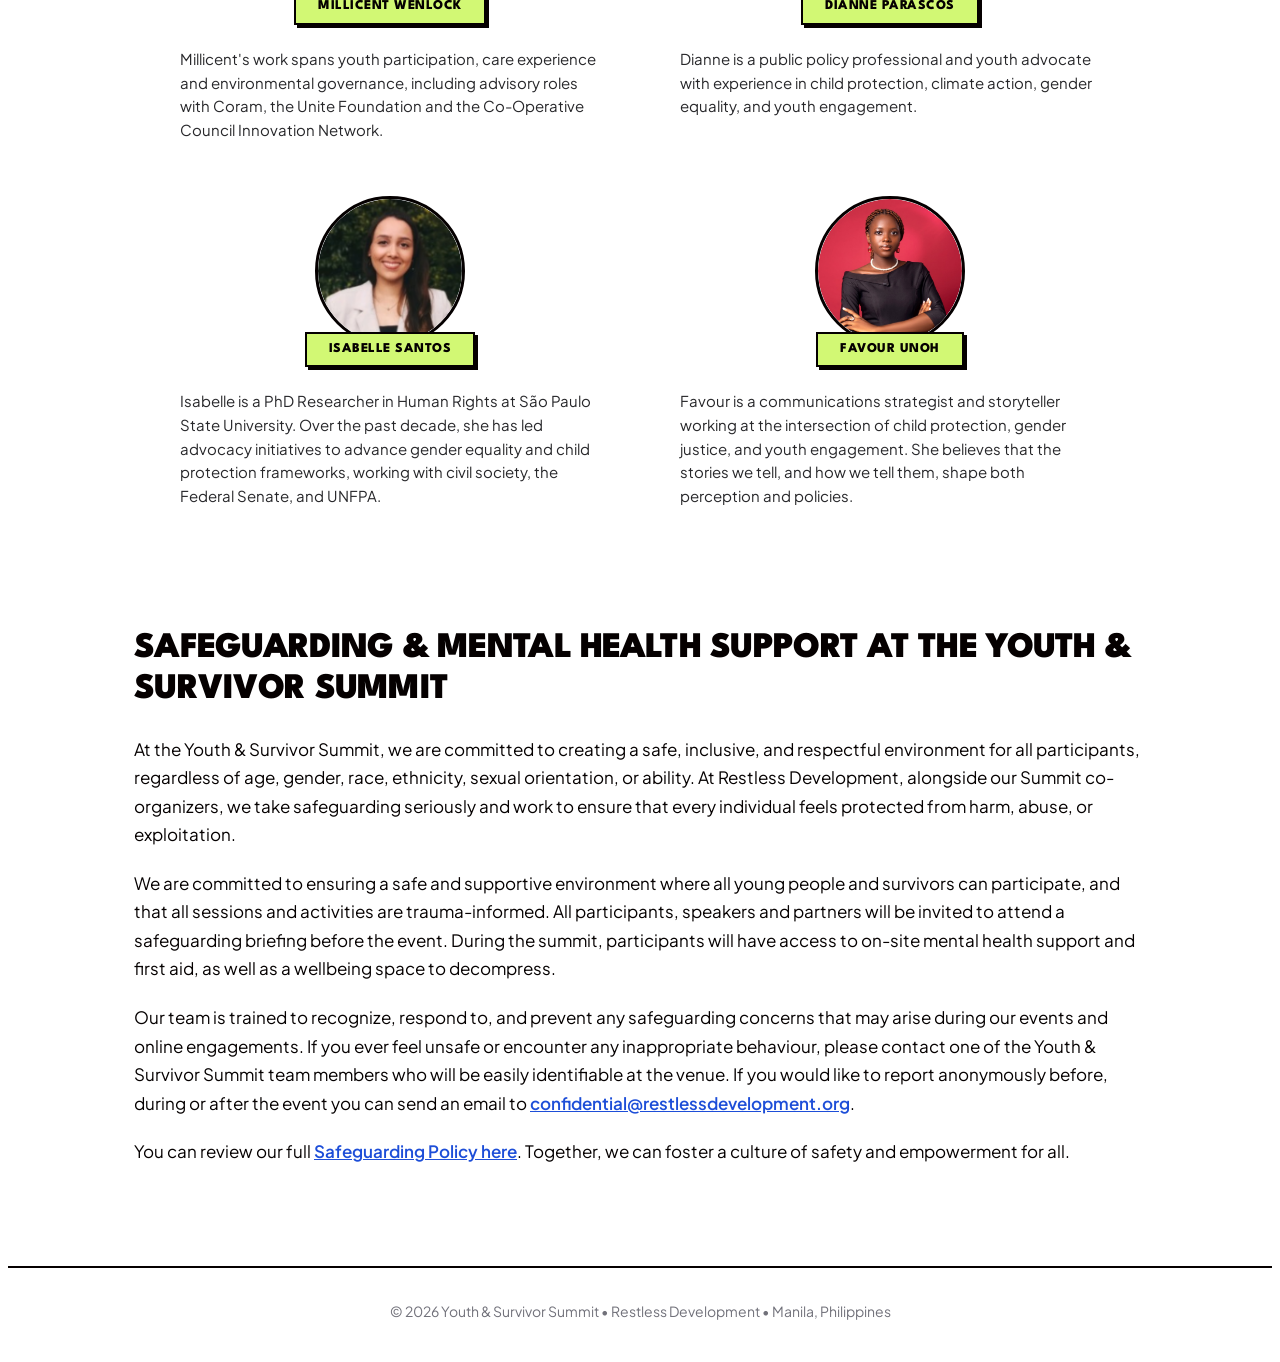
==== commit 1699e793: "Point program CTAs to Google Drive agenda PDF Netlify blocks opening the local YSS-AGENDA.pdf, so ro" ====
--- a/index.html
+++ b/index.html
@@ -41,7 +41,7 @@
         </p>
 
         <div class="yss-hero-cta">
-          <a href="assets/documents/YSS-AGENDA.pdf" target="_blank" rel="noopener noreferrer" class="yss-btn yss-btn-crimson">See the Program Here</a>
+          <a href="https://drive.google.com/file/d/1MKwAvKp1-IrtmdSpZcc6iS6O5SMtuC9y/view?usp=sharing" target="_blank" rel="noopener noreferrer" class="yss-btn yss-btn-crimson">See the Program Here</a>
         </div>
       </div>
     </section>
